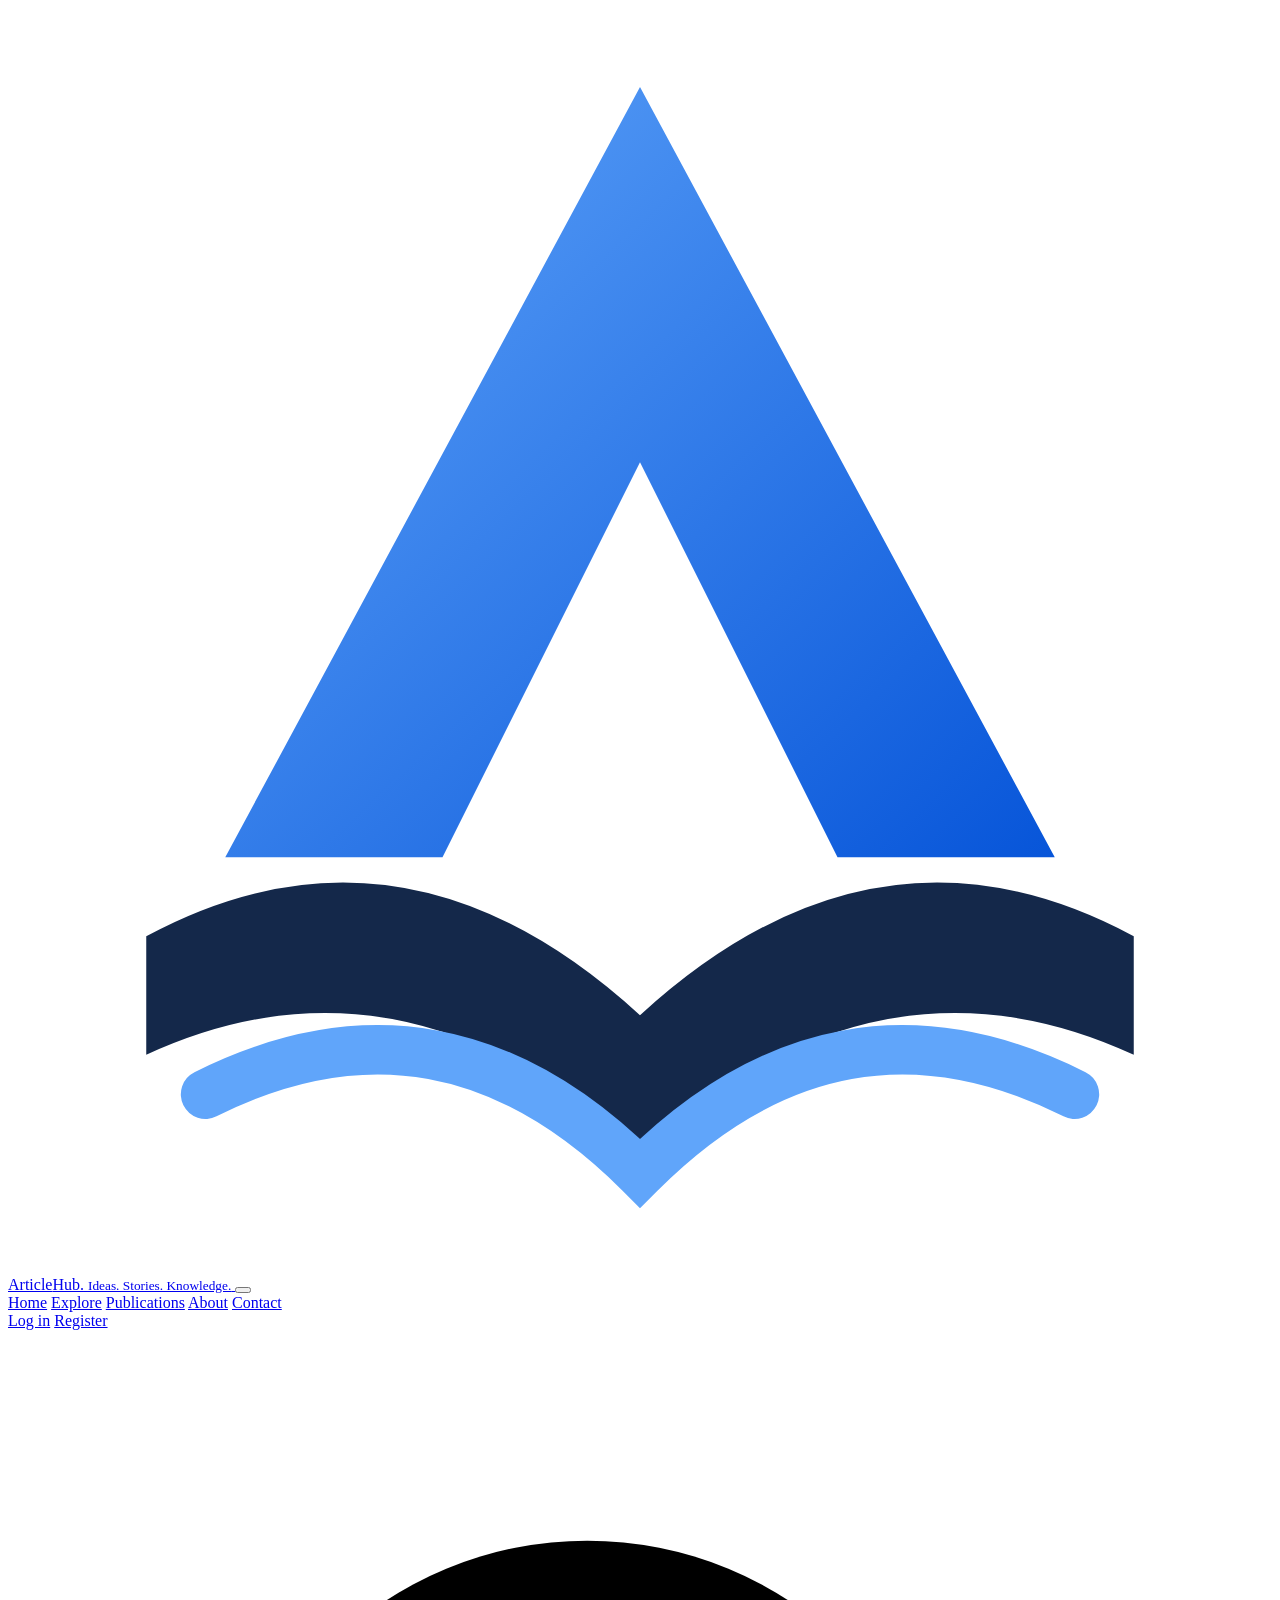
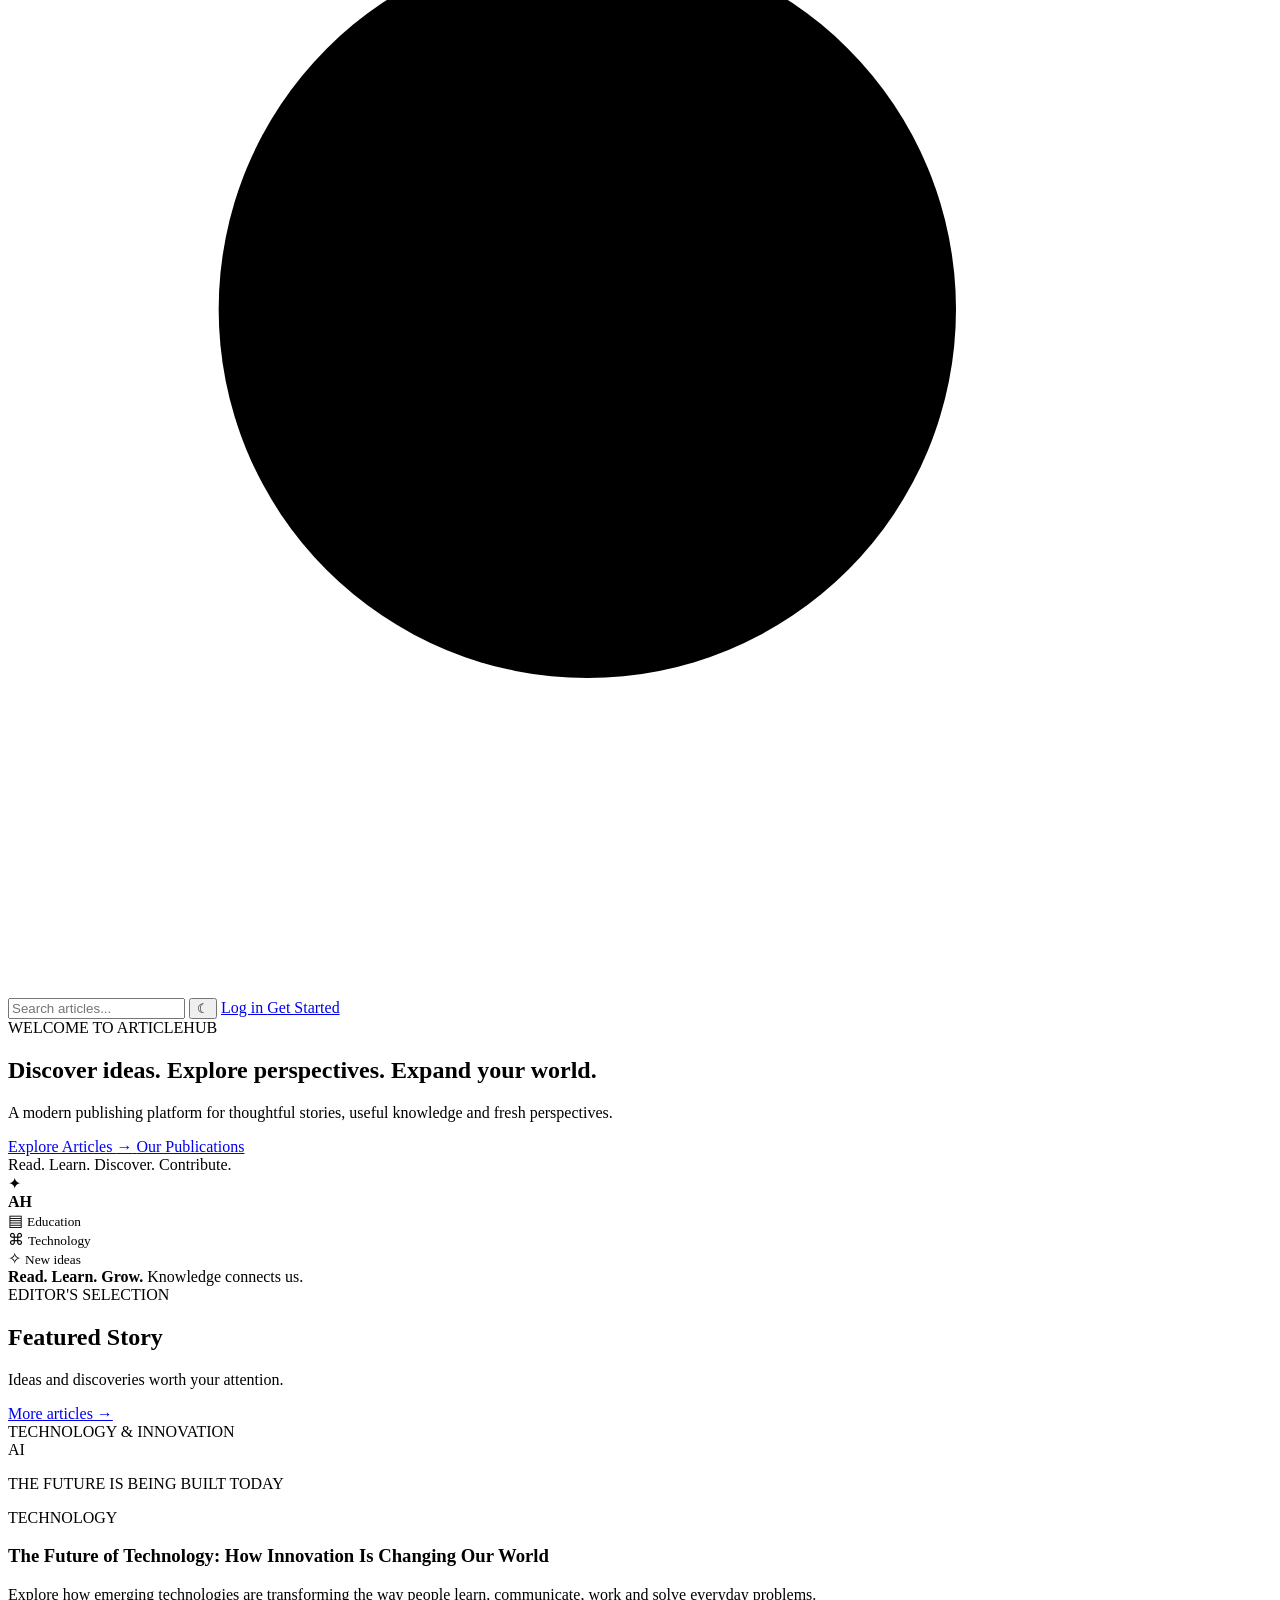
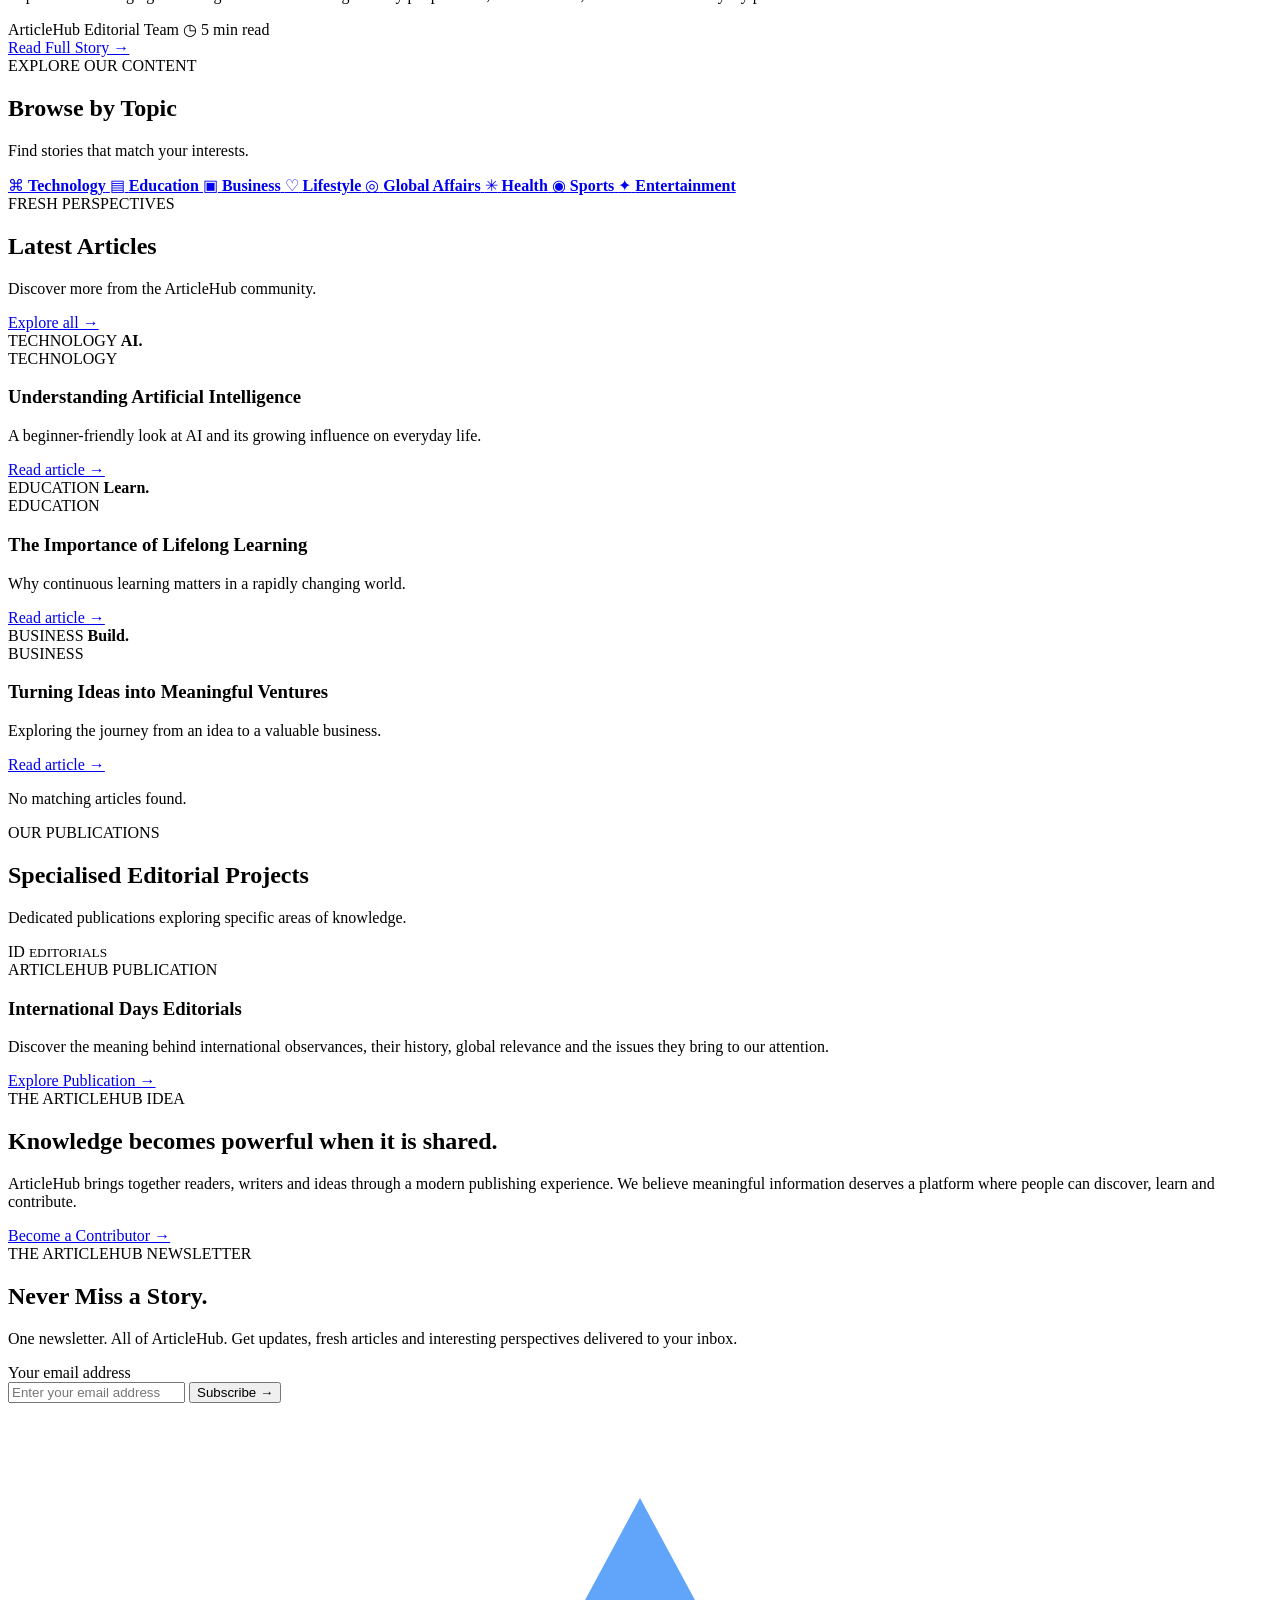
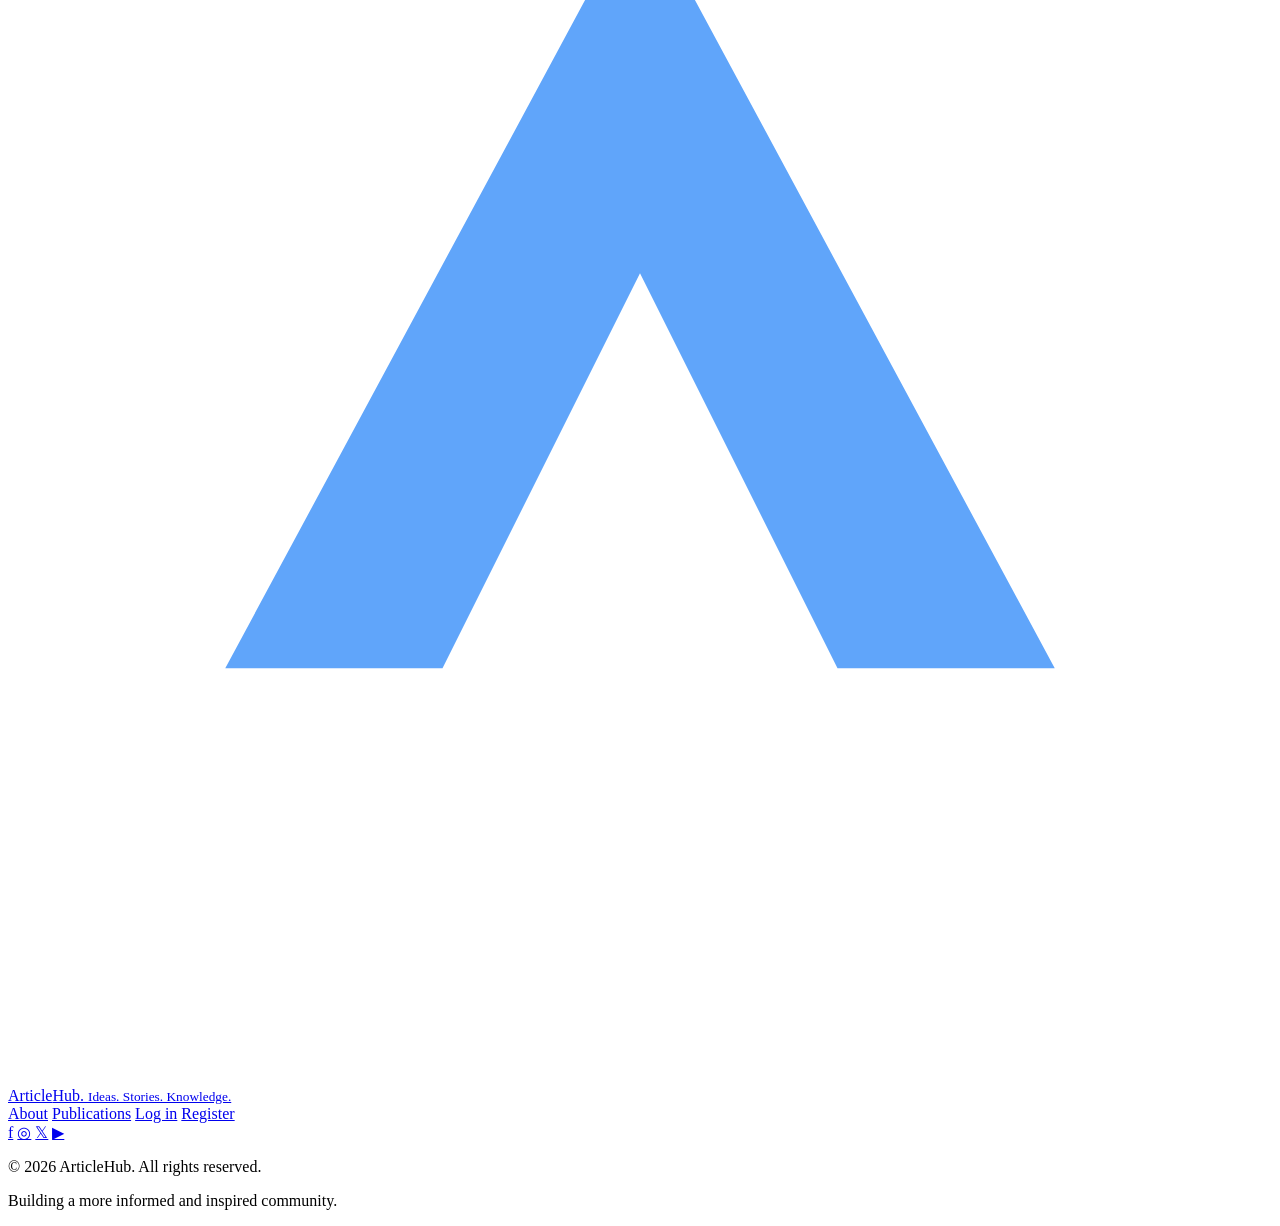
==== index.html @ 4586919f "Add initial HTML structure for ArticleHub" ====
<!DOCTYPE html>
<html lang="en">
<head>
    <meta charset="UTF-8">
    <meta name="viewport" content="width=device-width, initial-scale=1.0">

    <title>ArticleHub | Ideas. Stories. Knowledge.</title>

    <link rel="stylesheet" href="css/style.css">
</head>

<body>

    <!-- HEADER -->
    <header class="header">
        <div class="container header-inner">

            <a href="index.html" class="brand" aria-label="ArticleHub home">
                <svg class="brand-icon" viewBox="0 0 64 64"
                     role="img" aria-label="ArticleHub logo">
                    <defs>
                        <linearGradient id="brandBlue" x1="0" y1="0"
                            x2="1" y2="1">
                            <stop offset="0%" stop-color="#60A5FA"/>
                            <stop offset="100%" stop-color="#0755D9"/>
                        </linearGradient>
                    </defs>

                    <path d="M32 4 L53 43 H42 L32 23 L22 43 H11 Z"
                          fill="url(#brandBlue)"/>
                    <path d="M7 47 Q20 40 32 51 Q44 40 57 47
                             L57 53 Q44 47 32 58 Q20 47 7 53 Z"
                          fill="#14284A"/>
                    <path d="M10 55 Q22 49 32 59 Q42 49 54 55"
                          fill="none" stroke="#60A5FA"
                          stroke-width="2.5" stroke-linecap="round"/>
                </svg>

                <span class="brand-text">
                    Article<span>Hub.</span>
                    <small>Ideas. Stories. Knowledge.</small>
                </span>
            </a>

            <button class="menu-toggle" id="menu-toggle"
                    aria-label="Open navigation"
                    aria-expanded="false">
                <span></span>
                <span></span>
                <span></span>
            </button>

            <nav class="navigation" id="navigation">
                <a href="index.html" class="nav-link active">Home</a>
                <a href="#explore" class="nav-link">Explore</a>
                <a href="#publications" class="nav-link">Publications</a>
                <a href="#about" class="nav-link">About</a>
                <a href="#contact" class="nav-link">Contact</a>

                <div class="mobile-actions">
                    <a href="login.html" class="btn btn-outline">Log in</a>
                    <a href="register.html" class="btn btn-primary">Register</a>
                </div>
            </nav>

            <div class="header-actions">

                <label class="search-box">
                    <svg viewBox="0 0 24 24" aria-hidden="true">
                        <circle cx="11" cy="11" r="7"></circle>
                        <path d="m16 16 4 4"></path>
                    </svg>

                    <input type="search" id="article-search"
                           placeholder="Search articles..."
                           aria-label="Search articles">
                </label>

                <button class="theme-toggle" id="theme-toggle"
                        aria-label="Toggle colour theme">
                    <span id="theme-icon">☾</span>
                </button>

                <a href="login.html" class="btn btn-outline desktop-auth">
                    Log in
                </a>

                <a href="register.html" class="btn btn-primary desktop-auth">
                    Get Started
                </a>

            </div>

        </div>
    </header>


    <main>

        <!-- HERO -->
        <section class="hero">
            <div class="container hero-inner">

                <div class="hero-content">

                    <span class="eyebrow">
                        <span class="status-dot"></span>
                        WELCOME TO ARTICLEHUB
                    </span>

                    <h1>
                        Discover ideas.
                        <span>Explore perspectives.</span>
                        Expand your world.
                    </h1>

                    <p>
                        A modern publishing platform for thoughtful
                        stories, useful knowledge and fresh perspectives.
                    </p>

                    <div class="hero-buttons">
                        <a href="#explore" class="btn btn-primary">
                            Explore Articles <span>→</span>
                        </a>

                        <a href="#publications" class="btn btn-outline">
                            Our Publications
                        </a>
                    </div>

                    <div class="hero-note">
                        <span>Read.</span>
                        <span>Learn.</span>
                        <span>Discover.</span>
                        <span>Contribute.</span>
                    </div>

                </div>


                <div class="hero-art">

                    <div class="art-glow"></div>

                    <div class="art-orbit orbit-one"></div>
                    <div class="art-orbit orbit-two"></div>

                    <div class="art-globe">
                        <span>✦</span>
                        <div class="globe-lines"></div>
                        <strong>AH</strong>
                    </div>

                    <div class="art-book">
                        <div class="book-page left-page"></div>
                        <div class="book-page right-page"></div>
                    </div>

                    <div class="floating-card card-education">
                        <span>▤</span>
                        <small>Education</small>
                    </div>

                    <div class="floating-card card-technology">
                        <span>⌘</span>
                        <small>Technology</small>
                    </div>

                    <div class="floating-card card-ideas">
                        <span>✧</span>
                        <small>New ideas</small>
                    </div>

                    <div class="art-caption">
                        <strong>Read. Learn. Grow.</strong>
                        <span>Knowledge connects us.</span>
                    </div>

                </div>

            </div>
        </section>


        <!-- FEATURED STORY -->
        <section class="section featured-section" id="featured">

            <div class="container">

                <div class="section-heading">
                    <div>
                        <span class="section-label">EDITOR'S SELECTION</span>
                        <h2>Featured Story</h2>
                        <p>Ideas and discoveries worth your attention.</p>
                    </div>

                    <a href="#explore" class="view-link">
                        More articles →
                    </a>
                </div>


                <article class="featured-card">

                    <div class="featured-art">
                        <div class="featured-art-content">
                            <span>TECHNOLOGY & INNOVATION</span>
                            <div class="tech-symbol">AI</div>
                            <p>THE FUTURE IS BEING BUILT TODAY</p>
                        </div>
                    </div>

                    <div class="featured-info">

                        <span class="category">TECHNOLOGY</span>

                        <h3>
                            The Future of Technology:
                            How Innovation Is Changing Our World
                        </h3>

                        <p>
                            Explore how emerging technologies are
                            transforming the way people learn,
                            communicate, work and solve everyday problems.
                        </p>

                        <div class="article-details">
                            <span>ArticleHub Editorial Team</span>
                            <span>◷ 5 min read</span>
                        </div>

                        <a href="post.html" class="btn btn-primary">
                            Read Full Story →
                        </a>

                    </div>

                </article>

            </div>
        </section>


        <!-- EXPLORE CATEGORIES -->
        <section class="section categories-section" id="explore">

            <div class="container">

                <div class="section-heading">
                    <div>
                        <span class="section-label">EXPLORE OUR CONTENT</span>
                        <h2>Browse by Topic</h2>
                        <p>Find stories that match your interests.</p>
                    </div>
                </div>


                <div class="category-grid">

                    <a href="#articles" class="topic-card"
                       data-category="technology">
                        <span class="topic-icon">⌘</span>
                        <strong>Technology</strong>
                    </a>

                    <a href="#articles" class="topic-card"
                       data-category="education">
                        <span class="topic-icon">▤</span>
                        <strong>Education</strong>
                    </a>

                    <a href="#articles" class="topic-card"
                       data-category="business">
                        <span class="topic-icon">▣</span>
                        <strong>Business</strong>
                    </a>

                    <a href="#articles" class="topic-card"
                       data-category="lifestyle">
                        <span class="topic-icon">♡</span>
                        <strong>Lifestyle</strong>
                    </a>

                    <a href="#articles" class="topic-card"
                       data-category="global affairs">
                        <span class="topic-icon">◎</span>
                        <strong>Global Affairs</strong>
                    </a>

                    <a href="#articles" class="topic-card"
                       data-category="health">
                        <span class="topic-icon">✳</span>
                        <strong>Health</strong>
                    </a>

                    <a href="#articles" class="topic-card"
                       data-category="sports">
                        <span class="topic-icon">◉</span>
                        <strong>Sports</strong>
                    </a>

                    <a href="#articles" class="topic-card"
                       data-category="entertainment">
                        <span class="topic-icon">✦</span>
                        <strong>Entertainment</strong>
                    </a>

                </div>

            </div>
        </section>


        <!-- LATEST ARTICLES -->
        <section class="section articles-section" id="articles">

            <div class="container">

                <div class="section-heading">
                    <div>
                        <span class="section-label">FRESH PERSPECTIVES</span>
                        <h2>Latest Articles</h2>
                        <p>Discover more from the ArticleHub community.</p>
                    </div>

                    <a href="#articles" class="view-link">
                        Explore all →
                    </a>
                </div>


                <div class="article-grid">

                    <article class="article-card"
                             data-category="technology">
                        <div class="article-cover cover-tech">
                            <span>TECHNOLOGY</span>
                            <strong>AI.</strong>
                        </div>

                        <div class="article-body">
                            <span class="category">TECHNOLOGY</span>
                            <h3>Understanding Artificial Intelligence</h3>
                            <p>
                                A beginner-friendly look at AI and its
                                growing influence on everyday life.
                            </p>
                            <a href="post.html" class="view-link">
                                Read article →
                            </a>
                        </div>
                    </article>


                    <article class="article-card"
                             data-category="education">
                        <div class="article-cover cover-education">
                            <span>EDUCATION</span>
                            <strong>Learn.</strong>
                        </div>

                        <div class="article-body">
                            <span class="category">EDUCATION</span>
                            <h3>The Importance of Lifelong Learning</h3>
                            <p>
                                Why continuous learning matters in a
                                rapidly changing world.
                            </p>
                            <a href="post.html" class="view-link">
                                Read article →
                            </a>
                        </div>
                    </article>


                    <article class="article-card"
                             data-category="business">
                        <div class="article-cover cover-business">
                            <span>BUSINESS</span>
                            <strong>Build.</strong>
                        </div>

                        <div class="article-body">
                            <span class="category">BUSINESS</span>
                            <h3>Turning Ideas into Meaningful Ventures</h3>
                            <p>
                                Exploring the journey from an idea
                                to a valuable business.
                            </p>
                            <a href="post.html" class="view-link">
                                Read article →
                            </a>
                        </div>
                    </article>

                </div>

                <p class="empty-message" id="empty-message">
                    No matching articles found.
                </p>

            </div>
        </section>


        <!-- PUBLICATIONS -->
        <section class="section publications-section" id="publications">

            <div class="container">

                <div class="section-heading">
                    <div>
                        <span class="section-label">OUR PUBLICATIONS</span>
                        <h2>Specialised Editorial Projects</h2>
                        <p>
                            Dedicated publications exploring specific
                            areas of knowledge.
                        </p>
                    </div>
                </div>


                <article class="publication-card">

                    <div class="publication-mark">
                        <span>ID</span>
                        <small>EDITORIALS</small>
                    </div>

                    <div class="publication-info">
                        <span class="category">ARTICLEHUB PUBLICATION</span>

                        <h3>International Days Editorials</h3>

                        <p>
                            Discover the meaning behind international
                            observances, their history, global relevance
                            and the issues they bring to our attention.
                        </p>

                        <a href="editorials/international-days/index.html"
                           class="btn btn-outline">
                            Explore Publication →
                        </a>
                    </div>

                </article>

            </div>
        </section>


        <!-- ABOUT -->
        <section class="about-section" id="about">
            <div class="container about-inner">

                <span class="section-label">THE ARTICLEHUB IDEA</span>

                <h2>
                    Knowledge becomes powerful
                    <span>when it is shared.</span>
                </h2>

                <p>
                    ArticleHub brings together readers, writers and
                    ideas through a modern publishing experience.
                    We believe meaningful information deserves
                    a platform where people can discover, learn
                    and contribute.
                </p>

                <a href="register.html" class="btn btn-primary">
                    Become a Contributor →
                </a>

            </div>
        </section>


        <!-- NEWSLETTER -->
        <section class="newsletter-section" id="contact">

            <div class="container newsletter-inner">

                <div class="newsletter-copy">
                    <span class="newsletter-label">
                        THE ARTICLEHUB NEWSLETTER
                    </span>

                    <h2>Never Miss a Story.</h2>

                    <p>
                        One newsletter. All of ArticleHub.
                        Get updates, fresh articles and interesting
                        perspectives delivered to your inbox.
                    </p>
                </div>


                <form class="newsletter-form" id="newsletter-form">

                    <label for="newsletter-email">
                        Your email address
                    </label>

                    <div class="newsletter-input">
                        <input
                            type="email"
                            id="newsletter-email"
                            placeholder="Enter your email address"
                            required
                        >

                        <button type="submit" class="btn btn-primary">
                            Subscribe →
                        </button>
                    </div>

                    <p id="newsletter-message" aria-live="polite"></p>

                </form>

            </div>
        </section>

    </main>


    <!-- FOOTER -->
    <footer class="footer">

        <div class="container">

            <div class="footer-main">

                <a href="index.html" class="brand footer-brand">
                    <svg class="brand-icon" viewBox="0 0 64 64"
                         aria-hidden="true">
                        <path d="M32 4 L53 43 H42 L32 23 L22 43 H11 Z"
                              fill="#60A5FA"/>
                        <path d="M7 47 Q20 40 32 51 Q44 40 57 47
                                 L57 53 Q44 47 32 58 Q20 47 7 53 Z"
                              fill="#FFFFFF"/>
                    </svg>

                    <span class="brand-text">
                        Article<span>Hub.</span>
                        <small>Ideas. Stories. Knowledge.</small>
                    </span>
                </a>


                <div class="footer-links">
                    <a href="#about">About</a>
                    <a href="#publications">Publications</a>
                    <a href="login.html">Log in</a>
                    <a href="register.html">Register</a>
                </div>


                <div class="social-links">
                    <a href="#contact" aria-label="Facebook">f</a>
                    <a href="#contact" aria-label="Instagram">◎</a>
                    <a href="#contact" aria-label="X">𝕏</a>
                    <a href="#contact" aria-label="YouTube">▶</a>
                </div>

            </div>


            <div class="footer-bottom">
                <p>
                    © <span id="current-year">2026</span>
                    ArticleHub. All rights reserved.
                </p>

                <p>Building a more informed and inspired community.</p>
            </div>

        </div>
    </footer>


    <script src="js/main.js"></script>

</body>
</html>
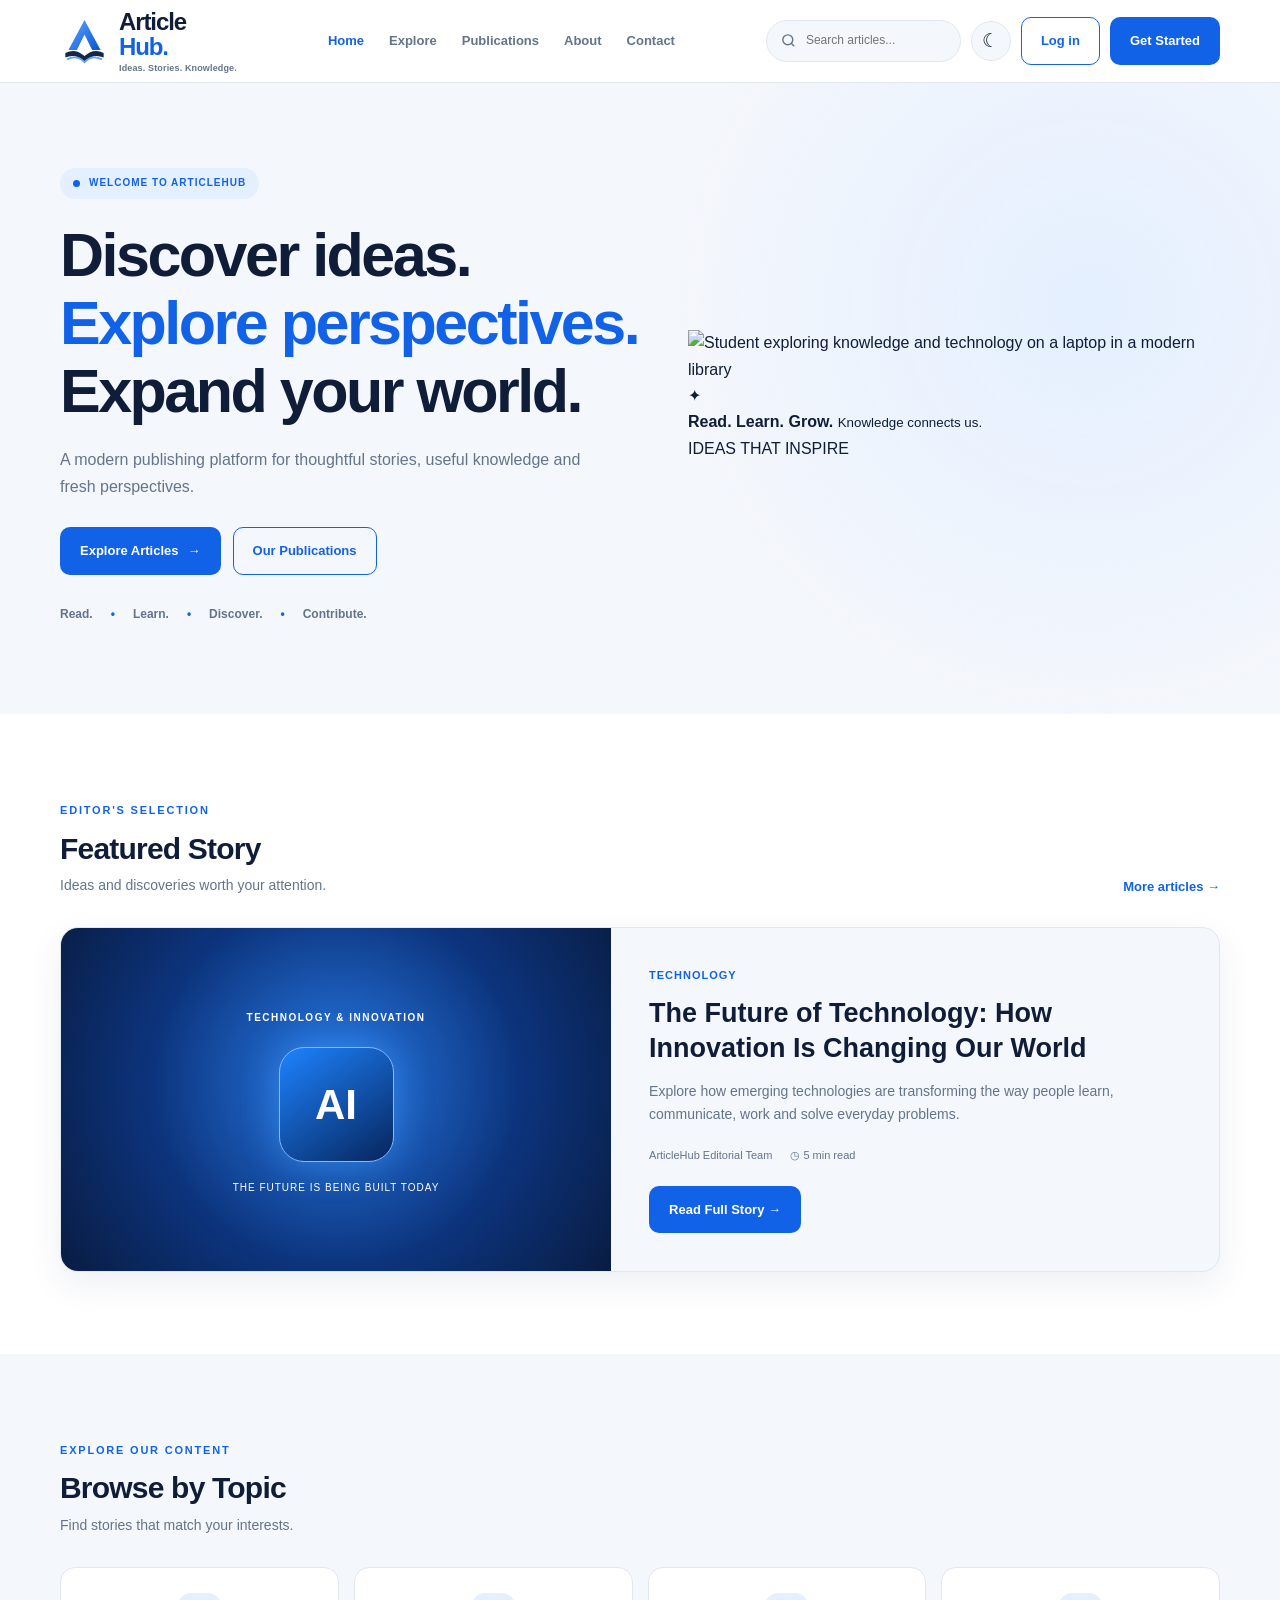
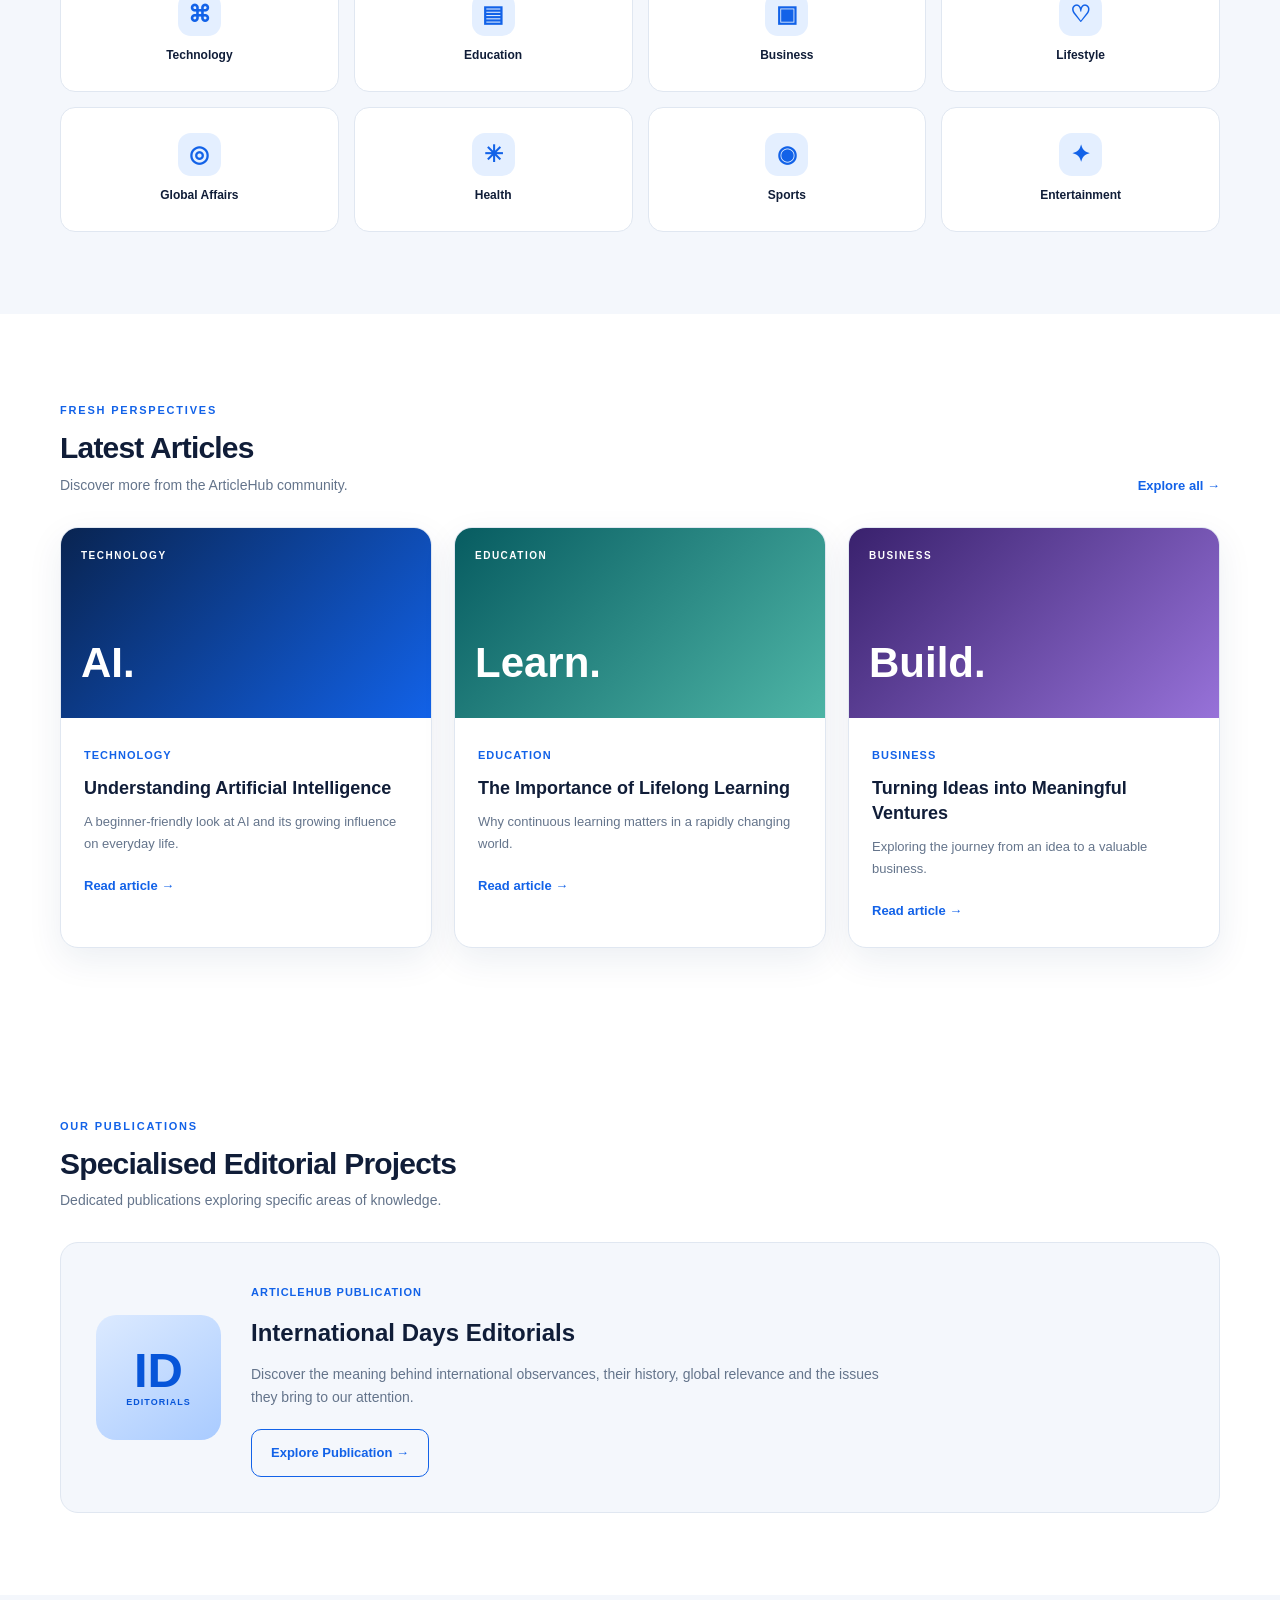
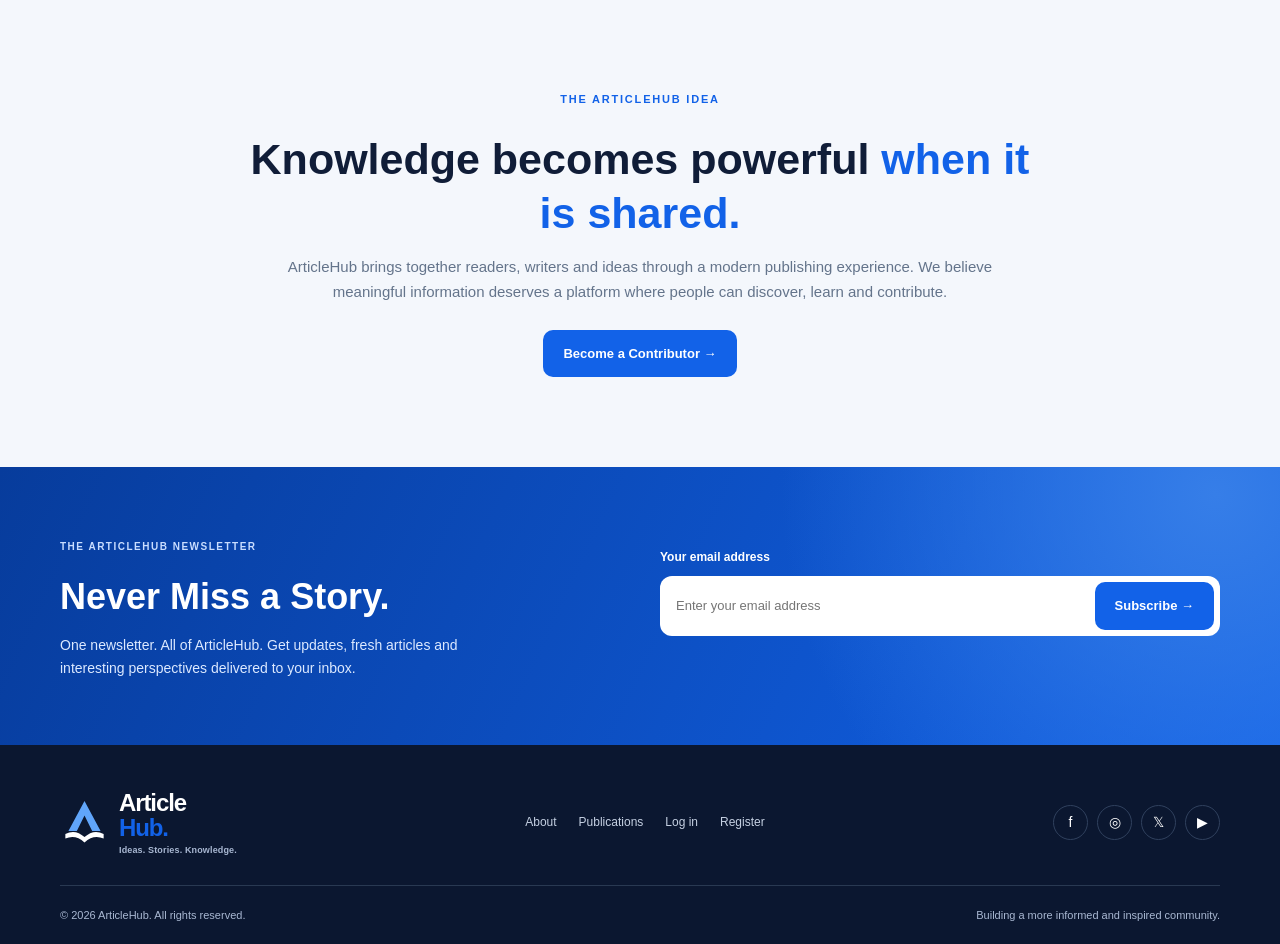
==== commit a9109659: "Update index.html" ====
--- a/index.html
+++ b/index.html
@@ -98,90 +98,74 @@
 
     <main>
 
-        <!-- HERO -->
-        <section class="hero">
-            <div class="container hero-inner">
-
-                <div class="hero-content">
-
-                    <span class="eyebrow">
-                        <span class="status-dot"></span>
-                        WELCOME TO ARTICLEHUB
-                    </span>
-
-                    <h1>
-                        Discover ideas.
-                        <span>Explore perspectives.</span>
-                        Expand your world.
-                    </h1>
-
-                    <p>
-                        A modern publishing platform for thoughtful
-                        stories, useful knowledge and fresh perspectives.
-                    </p>
-
-                    <div class="hero-buttons">
-                        <a href="#explore" class="btn btn-primary">
-                            Explore Articles <span>→</span>
-                        </a>
-
-                        <a href="#publications" class="btn btn-outline">
-                            Our Publications
-                        </a>
-                    </div>
-
-                    <div class="hero-note">
-                        <span>Read.</span>
-                        <span>Learn.</span>
-                        <span>Discover.</span>
-                        <span>Contribute.</span>
-                    </div>
-
-                </div>
-
-
-                <div class="hero-art">
-
-                    <div class="art-glow"></div>
-
-                    <div class="art-orbit orbit-one"></div>
-                    <div class="art-orbit orbit-two"></div>
-
-                    <div class="art-globe">
-                        <span>✦</span>
-                        <div class="globe-lines"></div>
-                        <strong>AH</strong>
-                    </div>
-
-                    <div class="art-book">
-                        <div class="book-page left-page"></div>
-                        <div class="book-page right-page"></div>
-                    </div>
-
-                    <div class="floating-card card-education">
-                        <span>▤</span>
-                        <small>Education</small>
-                    </div>
-
-                    <div class="floating-card card-technology">
-                        <span>⌘</span>
-                        <small>Technology</small>
-                    </div>
-
-                    <div class="floating-card card-ideas">
-                        <span>✧</span>
-                        <small>New ideas</small>
-                    </div>
-
-                    <div class="art-caption">
-                        <strong>Read. Learn. Grow.</strong>
-                        <span>Knowledge connects us.</span>
-                    </div>
-
-                </div>
-
-            </div>
-        </section>
+<!-- HERO -->
+<section class="hero">
+    <div class="container hero-inner">
+
+        <div class="hero-content">
+
+            <span class="eyebrow">
+                <span class="status-dot"></span>
+                WELCOME TO ARTICLEHUB
+            </span>
+
+            <h1>
+                Discover ideas.
+                <span>Explore perspectives.</span>
+                Expand your world.
+            </h1>
+
+            <p>
+                A modern publishing platform for thoughtful
+                stories, useful knowledge and fresh perspectives.
+            </p>
+
+            <div class="hero-buttons">
+                <a href="#explore" class="btn btn-primary">
+                    Explore Articles <span>→</span>
+                </a>
+
+                <a href="#publications" class="btn btn-outline">
+                    Our Publications
+                </a>
+            </div>
+
+            <div class="hero-note">
+                <span>Read.</span>
+                <span>Learn.</span>
+                <span>Discover.</span>
+                <span>Contribute.</span>
+            </div>
+
+        </div>
+
+        <!-- HERO PHOTOGRAPH -->
+        <div class="hero-visual">
+            <img
+                src="assets/images/homepage-hero.jpg"
+                alt="Student exploring knowledge and technology on a laptop in a modern library"
+                class="hero-photo"
+            >
+
+            <div class="hero-photo-overlay"></div>
+
+            <div class="hero-image-caption">
+                <span class="caption-icon">✦</span>
+                <div>
+                    <strong>Read. Learn. Grow.</strong>
+                    <small>Knowledge connects us.</small>
+                </div>
+            </div>
+
+            <div class="hero-image-label">
+                <span class="label-dot"></span>
+                IDEAS THAT INSPIRE
+            </div>
+
+        </div>
+
+    </div>
+</section>
 
 
         <!-- FEATURED STORY -->
--- a/css/style.css
+++ b/css/style.css
@@ -0,0 +1,1482 @@
+
+/* ==========================================
+   ARTICLEHUB BRAND SYSTEM
+   ========================================== */
+
+:root {
+    color-scheme: light;
+
+    --bg: #ffffff;
+    --surface: #f4f7fc;
+    --surface-strong: #eaf1ff;
+
+    --text: #101d38;
+    --muted: #64748b;
+
+    --primary: #1262e8;
+    --primary-dark: #0849bd;
+    --primary-soft: #e4efff;
+
+    --border: #e0e7f1;
+
+    --header-bg: rgba(255,255,255,.94);
+
+    --footer-bg: #0b1730;
+    --footer-text: #eaf1ff;
+
+    --shadow: 0 12px 35px rgba(18, 50, 100, .08);
+
+    --radius: 18px;
+}
+
+@media (prefers-color-scheme: dark) {
+    :root {
+        color-scheme: dark;
+
+        --bg: #0b1220;
+        --surface: #121e31;
+        --surface-strong: #1b2d49;
+
+        --text: #f1f5fb;
+        --muted: #a3b1c5;
+
+        --primary: #65a0ff;
+        --primary-dark: #3e82ee;
+        --primary-soft: #1b3152;
+
+        --border: #293950;
+
+        --header-bg: rgba(11,18,32,.95);
+
+        --footer-bg: #070d19;
+        --footer-text: #eaf1ff;
+
+        --shadow: 0 12px 35px rgba(0,0,0,.25);
+    }
+}
+
+/* Manual theme override */
+
+html[data-theme="light"] {
+    color-scheme: light;
+
+    --bg: #ffffff;
+    --surface: #f4f7fc;
+    --surface-strong: #eaf1ff;
+    --text: #101d38;
+    --muted: #64748b;
+    --primary: #1262e8;
+    --primary-dark: #0849bd;
+    --primary-soft: #e4efff;
+    --border: #e0e7f1;
+    --header-bg: rgba(255,255,255,.94);
+    --footer-bg: #0b1730;
+    --footer-text: #eaf1ff;
+    --shadow: 0 12px 35px rgba(18,50,100,.08);
+}
+
+html[data-theme="dark"] {
+    color-scheme: dark;
+
+    --bg: #0b1220;
+    --surface: #121e31;
+    --surface-strong: #1b2d49;
+    --text: #f1f5fb;
+    --muted: #a3b1c5;
+    --primary: #65a0ff;
+    --primary-dark: #3e82ee;
+    --primary-soft: #1b3152;
+    --border: #293950;
+    --header-bg: rgba(11,18,32,.95);
+    --footer-bg: #070d19;
+    --footer-text: #eaf1ff;
+    --shadow: 0 12px 35px rgba(0,0,0,.25);
+}
+
+
+/* ==========================================
+   RESET AND GLOBAL STYLES
+   ========================================== */
+
+* {
+    margin: 0;
+    padding: 0;
+    box-sizing: border-box;
+}
+
+html {
+    scroll-behavior: smooth;
+    scroll-padding-top: 100px;
+}
+
+body {
+    font-family:
+        Inter,
+        "Segoe UI",
+        Arial,
+        sans-serif;
+
+    background: var(--bg);
+    color: var(--text);
+
+    line-height: 1.65;
+    overflow-x: hidden;
+
+    transition: background .25s, color .25s;
+}
+
+a {
+    color: inherit;
+    text-decoration: none;
+}
+
+button,
+input {
+    font: inherit;
+}
+
+button {
+    cursor: pointer;
+}
+
+.container {
+    width: min(1160px, 91%);
+    margin-inline: auto;
+}
+
+.section {
+    padding: 82px 0;
+}
+
+.section-label {
+    display: inline-block;
+    color: var(--primary);
+
+    font-size: 11px;
+    font-weight: 800;
+    letter-spacing: 1.8px;
+
+    margin-bottom: 10px;
+}
+
+.category {
+    display: inline-block;
+    color: var(--primary);
+
+    font-size: 11px;
+    font-weight: 800;
+    letter-spacing: 1px;
+
+    margin-bottom: 12px;
+}
+
+
+/* ==========================================
+   BRAND AND HEADER
+   ========================================== */
+
+.header {
+    position: sticky;
+    top: 0;
+    z-index: 1000;
+
+    background: var(--header-bg);
+    backdrop-filter: blur(16px);
+
+    border-bottom: 1px solid var(--border);
+}
+
+.header-inner {
+    min-height: 82px;
+
+    display: flex;
+    align-items: center;
+    justify-content: space-between;
+    gap: 25px;
+}
+
+.brand {
+    display: inline-flex;
+    align-items: center;
+    gap: 10px;
+    flex-shrink: 0;
+}
+
+.brand-icon {
+    width: 49px;
+    height: 49px;
+}
+
+.brand-text {
+    display: flex;
+    flex-direction: column;
+
+    font-size: 24px;
+    font-weight: 850;
+    line-height: 1.05;
+    letter-spacing: -1.1px;
+}
+
+.brand-text > span {
+    display: inline;
+    color: var(--primary);
+}
+
+.brand-text small {
+    color: var(--muted);
+    font-size: 9px;
+    font-weight: 600;
+    letter-spacing: .15px;
+    margin-top: 5px;
+}
+
+.navigation {
+    display: flex;
+    align-items: center;
+    gap: 25px;
+}
+
+.nav-link {
+    color: var(--muted);
+    font-size: 13px;
+    font-weight: 650;
+
+    transition: color .2s;
+}
+
+.nav-link:hover,
+.nav-link.active {
+    color: var(--primary);
+}
+
+.header-actions {
+    display: flex;
+    align-items: center;
+    gap: 10px;
+}
+
+.search-box {
+    display: flex;
+    align-items: center;
+    gap: 9px;
+
+    padding: 10px 13px;
+
+    background: var(--surface);
+    border: 1px solid var(--border);
+    border-radius: 30px;
+
+    width: 195px;
+}
+
+.search-box svg {
+    width: 17px;
+    height: 17px;
+
+    fill: none;
+    stroke: var(--muted);
+    stroke-width: 2;
+    flex-shrink: 0;
+}
+
+.search-box input {
+    width: 100%;
+    min-width: 0;
+
+    border: none;
+    outline: none;
+
+    background: transparent;
+    color: var(--text);
+    font-size: 12px;
+}
+
+.theme-toggle {
+    width: 40px;
+    height: 40px;
+
+    border: 1px solid var(--border);
+    border-radius: 50%;
+
+    background: var(--surface);
+    color: var(--text);
+
+    font-size: 19px;
+}
+
+.menu-toggle {
+    display: none;
+
+    width: 42px;
+    height: 42px;
+
+    border: 1px solid var(--border);
+    border-radius: 10px;
+
+    background: var(--surface);
+}
+
+.menu-toggle span {
+    display: block;
+
+    width: 19px;
+    height: 2px;
+
+    margin: 4px auto;
+
+    background: var(--text);
+    border-radius: 5px;
+}
+
+.mobile-actions {
+    display: none;
+}
+
+
+/* ==========================================
+   BUTTONS
+   ========================================== */
+
+.btn {
+    display: inline-flex;
+    align-items: center;
+    justify-content: center;
+    gap: 9px;
+
+    padding: 12px 19px;
+
+    border: 1px solid transparent;
+    border-radius: 10px;
+
+    font-size: 13px;
+    font-weight: 750;
+
+    transition:
+        transform .2s,
+        background .2s,
+        border-color .2s;
+}
+
+.btn:hover {
+    transform: translateY(-2px);
+}
+
+.btn-primary {
+    background: var(--primary);
+    color: #ffffff;
+}
+
+.btn-primary:hover {
+    background: var(--primary-dark);
+}
+
+.btn-outline {
+    background: transparent;
+    color: var(--primary);
+    border-color: var(--primary);
+}
+
+.btn-outline:hover {
+    background: var(--primary-soft);
+}
+
+
+/* ==========================================
+   HERO
+   ========================================== */
+
+.hero {
+    position: relative;
+    overflow: hidden;
+
+    padding: 85px 0 90px;
+
+    background:
+        radial-gradient(
+            circle at 85% 35%,
+            var(--primary-soft),
+            transparent 36%
+        ),
+        var(--surface);
+}
+
+.hero-inner {
+    display: grid;
+    grid-template-columns: 1.05fr .95fr;
+
+    align-items: center;
+    gap: 40px;
+}
+
+.hero-content {
+    position: relative;
+    z-index: 2;
+}
+
+.eyebrow {
+    display: inline-flex;
+    align-items: center;
+    gap: 9px;
+
+    padding: 7px 13px;
+
+    background: var(--primary-soft);
+    color: var(--primary);
+
+    border-radius: 30px;
+
+    font-size: 10px;
+    font-weight: 800;
+    letter-spacing: 1px;
+}
+
+.status-dot {
+    width: 7px;
+    height: 7px;
+
+    background: var(--primary);
+    border-radius: 50%;
+}
+
+.hero h1 {
+    margin: 22px 0;
+
+    max-width: 650px;
+
+    font-size: clamp(38px, 5vw, 61px);
+    line-height: 1.12;
+
+    letter-spacing: -2.5px;
+    font-weight: 850;
+}
+
+.hero h1 span {
+    display: block;
+    color: var(--primary);
+}
+
+.hero-content > p {
+    max-width: 530px;
+
+    color: var(--muted);
+    font-size: 16px;
+
+    margin-bottom: 27px;
+}
+
+.hero-buttons {
+    display: flex;
+    flex-wrap: wrap;
+    gap: 12px;
+}
+
+.hero-note {
+    display: flex;
+    flex-wrap: wrap;
+    gap: 18px;
+
+    margin-top: 30px;
+
+    color: var(--muted);
+    font-size: 12px;
+    font-weight: 650;
+}
+
+.hero-note span:not(:last-child)::after {
+    content: "•";
+    margin-left: 18px;
+    color: var(--primary);
+}
+
+
+/* ==========================================
+   HERO ILLUSTRATION
+   ========================================== */
+
+.hero-art {
+    position: relative;
+
+    min-height: 380px;
+
+    display: flex;
+    align-items: center;
+    justify-content: center;
+}
+
+.art-glow {
+    position: absolute;
+
+    width: 290px;
+    height: 290px;
+
+    background: var(--primary);
+    opacity: .12;
+
+    border-radius: 50%;
+    filter: blur(45px);
+}
+
+.art-globe {
+    position: relative;
+    z-index: 2;
+
+    width: 190px;
+    height: 190px;
+
+    display: grid;
+    place-items: center;
+
+    border: 2px solid #75aaff;
+    border-radius: 50%;
+
+    background:
+        radial-gradient(circle at 35% 25%,
+            #a9d0ff,
+            #2876e7 45%,
+            #0d347f 100%);
+
+    box-shadow:
+        0 0 45px rgba(18, 98, 232, .4),
+        inset -18px -15px 30px rgba(0,0,0,.25);
+}
+
+.art-globe strong {
+    color: white;
+    font-size: 48px;
+    font-weight: 900;
+    letter-spacing: -5px;
+}
+
+.art-globe > span {
+    position: absolute;
+    top: 23px;
+    right: 34px;
+    color: white;
+    font-size: 22px;
+}
+
+.globe-lines {
+    position: absolute;
+    inset: 10px 40px;
+
+    border-left: 1px solid rgba(255,255,255,.4);
+    border-right: 1px solid rgba(255,255,255,.4);
+
+    border-radius: 50%;
+}
+
+.art-orbit {
+    position: absolute;
+
+    width: 330px;
+    height: 120px;
+
+    border: 1px solid rgba(55,130,245,.55);
+    border-radius: 50%;
+}
+
+.orbit-one {
+    transform: rotate(-25deg);
+}
+
+.orbit-two {
+    transform: rotate(35deg);
+}
+
+.art-book {
+    position: absolute;
+    z-index: 3;
+
+    width: 255px;
+    height: 70px;
+
+    bottom: 48px;
+
+    display: flex;
+    align-items: flex-end;
+}
+
+.book-page {
+    width: 50%;
+    height: 54px;
+
+    background: linear-gradient(160deg, #ffffff, #c8dcfa);
+    border: 1px solid #9dbce8;
+
+    box-shadow: 0 12px 18px rgba(0,0,0,.12);
+}
+
+.left-page {
+    border-radius: 8px 0 3px 8px;
+    transform: skewY(7deg);
+}
+
+.right-page {
+    border-radius: 0 8px 8px 3px;
+    transform: skewY(-7deg);
+}
+
+.floating-card {
+    position: absolute;
+    z-index: 4;
+
+    display: flex;
+    align-items: center;
+    gap: 9px;
+
+    padding: 12px 15px;
+
+    background: var(--bg);
+    border: 1px solid var(--border);
+    border-radius: 12px;
+
+    box-shadow: var(--shadow);
+}
+
+.floating-card span {
+    color: var(--primary);
+    font-size: 20px;
+}
+
+.floating-card small {
+    font-size: 11px;
+    font-weight: 750;
+}
+
+.card-education {
+    top: 25px;
+    left: 5px;
+}
+
+.card-technology {
+    top: 60px;
+    right: 0;
+}
+
+.card-ideas {
+    bottom: 30px;
+    right: 15px;
+}
+
+.art-caption {
+    position: absolute;
+    bottom: 0;
+    left: 10px;
+
+    display: flex;
+    flex-direction: column;
+}
+
+.art-caption strong {
+    font-size: 13px;
+}
+
+.art-caption span {
+    font-size: 11px;
+    color: var(--muted);
+}
+
+
+/* ==========================================
+   SECTION HEADINGS
+   ========================================== */
+
+.section-heading {
+    display: flex;
+    justify-content: space-between;
+    align-items: flex-end;
+    gap: 20px;
+
+    margin-bottom: 30px;
+}
+
+.section-heading h2 {
+    font-size: 30px;
+    line-height: 1.25;
+    letter-spacing: -.8px;
+}
+
+.section-heading p {
+    color: var(--muted);
+    font-size: 14px;
+    margin-top: 7px;
+}
+
+.view-link {
+    color: var(--primary);
+    font-size: 13px;
+    font-weight: 750;
+}
+
+.view-link:hover {
+    text-decoration: underline;
+}
+
+
+/* ==========================================
+   FEATURED STORY
+   ========================================== */
+
+.featured-card {
+    display: grid;
+    grid-template-columns: .95fr 1.05fr;
+
+    overflow: hidden;
+
+    border: 1px solid var(--border);
+    border-radius: var(--radius);
+
+    background: var(--surface);
+    box-shadow: var(--shadow);
+}
+
+.featured-art {
+    min-height: 300px;
+
+    display: grid;
+    place-items: center;
+
+    background:
+        radial-gradient(circle at 50% 45%,
+            #287ce9,
+            #0c347d 55%,
+            #091c42);
+}
+
+.featured-art-content {
+    text-align: center;
+    color: white;
+}
+
+.featured-art-content > span {
+    font-size: 10px;
+    font-weight: 800;
+    letter-spacing: 1.5px;
+}
+
+.tech-symbol {
+    width: 115px;
+    height: 115px;
+
+    display: grid;
+    place-items: center;
+
+    margin: 18px auto;
+
+    border: 1px solid #83baff;
+    border-radius: 25px;
+
+    background: linear-gradient(145deg,#1e83ff,#06255c);
+
+    color: white;
+    font-size: 42px;
+    font-weight: 900;
+
+    box-shadow: 0 0 35px rgba(68,157,255,.5);
+}
+
+.featured-art-content p {
+    font-size: 10px;
+    letter-spacing: 1px;
+}
+
+.featured-info {
+    padding: 38px;
+
+    display: flex;
+    flex-direction: column;
+    align-items: flex-start;
+}
+
+.featured-info h3 {
+    font-size: 27px;
+    line-height: 1.3;
+
+    margin-bottom: 13px;
+}
+
+.featured-info > p {
+    color: var(--muted);
+    font-size: 14px;
+
+    margin-bottom: 20px;
+}
+
+.article-details {
+    display: flex;
+    flex-wrap: wrap;
+    gap: 18px;
+
+    color: var(--muted);
+    font-size: 11px;
+
+    margin-top: auto;
+    margin-bottom: 22px;
+}
+
+
+/* ==========================================
+   CATEGORIES
+   ========================================== */
+
+.categories-section {
+    background: var(--surface);
+}
+
+.category-grid {
+    display: grid;
+    grid-template-columns: repeat(4, 1fr);
+    gap: 15px;
+}
+
+.topic-card {
+    min-height: 125px;
+
+    display: flex;
+    flex-direction: column;
+    align-items: center;
+    justify-content: center;
+    gap: 10px;
+
+    background: var(--bg);
+    border: 1px solid var(--border);
+    border-radius: 15px;
+
+    transition: .2s;
+}
+
+.topic-card:hover,
+.topic-card.selected {
+    border-color: var(--primary);
+    background: var(--primary-soft);
+    transform: translateY(-4px);
+}
+
+.topic-icon {
+    width: 43px;
+    height: 43px;
+
+    display: grid;
+    place-items: center;
+
+    border-radius: 13px;
+
+    background: var(--primary-soft);
+    color: var(--primary);
+
+    font-size: 23px;
+    font-weight: 800;
+}
+
+.topic-card strong {
+    font-size: 12px;
+}
+
+
+/* ==========================================
+   ARTICLE CARDS
+   ========================================== */
+
+.article-grid {
+    display: grid;
+    grid-template-columns: repeat(3, 1fr);
+    gap: 22px;
+}
+
+.article-card {
+    overflow: hidden;
+
+    background: var(--bg);
+    border: 1px solid var(--border);
+    border-radius: var(--radius);
+
+    box-shadow: var(--shadow);
+
+    transition: transform .2s;
+}
+
+.article-card:hover {
+    transform: translateY(-5px);
+}
+
+.article-card.hidden {
+    display: none;
+}
+
+.article-cover {
+    height: 190px;
+
+    display: flex;
+    flex-direction: column;
+    justify-content: space-between;
+
+    padding: 20px;
+    color: white;
+}
+
+.article-cover span {
+    font-size: 10px;
+    font-weight: 800;
+    letter-spacing: 1.5px;
+}
+
+.article-cover strong {
+    font-size: 42px;
+    font-weight: 900;
+}
+
+.cover-tech {
+    background: linear-gradient(135deg,#092451,#1262e8);
+}
+
+.cover-education {
+    background: linear-gradient(135deg,#075c61,#4eb5a6);
+}
+
+.cover-business {
+    background: linear-gradient(135deg,#39216d,#9772d9);
+}
+
+.article-body {
+    padding: 23px;
+}
+
+.article-body h3 {
+    font-size: 18px;
+    line-height: 1.4;
+    margin-bottom: 10px;
+}
+
+.article-body p {
+    color: var(--muted);
+    font-size: 13px;
+    margin-bottom: 18px;
+}
+
+.empty-message {
+    display: none;
+    color: var(--muted);
+    padding: 25px 0;
+    text-align: center;
+}
+
+.empty-message.show {
+    display: block;
+}
+
+
+/* ==========================================
+   PUBLICATIONS
+   ========================================== */
+
+.publication-card {
+    display: flex;
+    align-items: center;
+    gap: 30px;
+
+    padding: 35px;
+
+    background: var(--surface);
+    border: 1px solid var(--border);
+    border-radius: var(--radius);
+}
+
+.publication-mark {
+    width: 125px;
+    height: 125px;
+
+    flex-shrink: 0;
+
+    display: flex;
+    flex-direction: column;
+    justify-content: center;
+    align-items: center;
+
+    border-radius: 20px;
+
+    background: linear-gradient(145deg,#dceaff,#a9cbff);
+    color: #0755d9;
+}
+
+.publication-mark span {
+    font-size: 49px;
+    font-weight: 900;
+    line-height: 1;
+}
+
+.publication-mark small {
+    font-size: 9px;
+    font-weight: 850;
+    letter-spacing: 1px;
+}
+
+.publication-info h3 {
+    font-size: 24px;
+    margin-bottom: 10px;
+}
+
+.publication-info p {
+    color: var(--muted);
+    font-size: 14px;
+
+    max-width: 650px;
+    margin-bottom: 20px;
+}
+
+
+/* ==========================================
+   ABOUT
+   ========================================== */
+
+.about-section {
+    padding: 90px 0;
+    background: var(--surface);
+}
+
+.about-inner {
+    max-width: 780px;
+    text-align: center;
+}
+
+.about-inner h2 {
+    font-size: clamp(30px,4vw,43px);
+    line-height: 1.25;
+
+    margin: 15px 0;
+}
+
+.about-inner h2 span {
+    color: var(--primary);
+}
+
+.about-inner p {
+    color: var(--muted);
+    font-size: 15px;
+
+    margin-bottom: 25px;
+}
+
+
+/* ==========================================
+   NEWSLETTER
+   ========================================== */
+
+.newsletter-section {
+    padding: 65px 0;
+
+    background:
+        radial-gradient(circle at 95% 10%,
+            #367ee8,
+            transparent 35%),
+        linear-gradient(115deg,#073c9c,#1262e8);
+
+    color: white;
+}
+
+.newsletter-inner {
+    display: grid;
+    grid-template-columns: 1fr 1fr;
+    align-items: center;
+    gap: 40px;
+}
+
+.newsletter-label {
+    color: #c9ddff;
+
+    font-size: 10px;
+    font-weight: 800;
+    letter-spacing: 1.5px;
+}
+
+.newsletter-copy h2 {
+    font-size: 36px;
+    margin: 8px 0;
+}
+
+.newsletter-copy p {
+    max-width: 450px;
+    color: #dce9ff;
+    font-size: 14px;
+}
+
+.newsletter-form label {
+    display: block;
+    margin-bottom: 9px;
+
+    font-size: 12px;
+    font-weight: 700;
+}
+
+.newsletter-input {
+    display: flex;
+    gap: 8px;
+
+    padding: 6px;
+
+    border-radius: 12px;
+    background: white;
+}
+
+.newsletter-input input {
+    flex: 1;
+    min-width: 0;
+
+    padding: 10px;
+
+    border: none;
+    outline: none;
+
+    color: #172033;
+    background: transparent;
+    font-size: 13px;
+}
+
+.newsletter-input .btn {
+    flex-shrink: 0;
+}
+
+.newsletter-form > p {
+    min-height: 20px;
+    margin-top: 9px;
+
+    color: #ffffff;
+    font-size: 12px;
+}
+
+
+/* ==========================================
+   FOOTER
+   ========================================== */
+
+.footer {
+    padding: 45px 0 20px;
+
+    background: var(--footer-bg);
+    color: var(--footer-text);
+}
+
+.footer-main {
+    display: flex;
+    align-items: center;
+    justify-content: space-between;
+    gap: 25px;
+
+    padding-bottom: 30px;
+}
+
+.footer-brand .brand-text {
+    color: white;
+}
+
+.footer-brand .brand-text small {
+    color: #a9b8d2;
+}
+
+.footer-links {
+    display: flex;
+    flex-wrap: wrap;
+    gap: 22px;
+}
+
+.footer-links a {
+    color: #c5d0e2;
+    font-size: 12px;
+}
+
+.footer-links a:hover {
+    color: #70aaff;
+}
+
+.social-links {
+    display: flex;
+    gap: 9px;
+}
+
+.social-links a {
+    width: 35px;
+    height: 35px;
+
+    display: grid;
+    place-items: center;
+
+    border: 1px solid #30415e;
+    border-radius: 50%;
+
+    color: white;
+    font-size: 14px;
+}
+
+.social-links a:hover {
+    background: var(--primary);
+}
+
+.footer-bottom {
+    display: flex;
+    justify-content: space-between;
+    gap: 20px;
+
+    padding-top: 20px;
+
+    border-top: 1px solid #293952;
+
+    color: #a9b8d2;
+    font-size: 11px;
+}
+
+
+/* ==========================================
+   TABLET RESPONSIVENESS
+   ========================================== */
+
+@media (max-width: 1000px) {
+
+    .header-inner {
+        gap: 15px;
+    }
+
+    .navigation {
+        gap: 14px;
+    }
+
+    .search-box {
+        width: 155px;
+    }
+
+    .hero-inner {
+        gap: 20px;
+    }
+
+    .hero h1 {
+        font-size: 46px;
+    }
+
+    .footer-main {
+        flex-wrap: wrap;
+    }
+}
+
+/* ==========================================
+   MOBILE RESPONSIVENESS
+   ========================================== */
+
+@media (max-width: 760px) {
+
+    .header-inner {
+        min-height: 72px;
+    }
+
+    .brand-icon {
+        width: 42px;
+        height: 42px;
+    }
+
+    .brand-text {
+        font-size: 20px;
+    }
+
+    .menu-toggle {
+        display: block;
+        order: 3;
+    }
+
+    .header-actions {
+        margin-left: auto;
+    }
+
+    .search-box {
+        width: 42px;
+        padding: 10px;
+    }
+
+    .search-box input {
+        display: none;
+    }
+
+    .search-box:focus-within {
+        width: 160px;
+    }
+
+    .search-box:focus-within input {
+        display: block;
+    }
+
+    .desktop-auth {
+        display: none;
+    }
+
+    .navigation {
+        position: absolute;
+        top: 100%;
+        left: 0;
+        right: 0;
+
+        display: none;
+        flex-direction: column;
+        align-items: stretch;
+
+        padding: 20px 5%;
+
+        background: var(--bg);
+        border-bottom: 1px solid var(--border);
+        box-shadow: var(--shadow);
+    }
+
+    .navigation.open {
+        display: flex;
+    }
+
+    .nav-link {
+        padding: 9px 0;
+    }
+
+    .mobile-actions {
+        display: flex;
+        gap: 10px;
+        margin-top: 10px;
+    }
+
+    .hero {
+        padding: 65px 0;
+    }
+
+    .hero-inner {
+        grid-template-columns: 1fr;
+    }
+
+    .hero h1 {
+        font-size: clamp(37px,9vw,52px);
+    }
+
+    .hero-art {
+        min-height: 330px;
+    }
+
+    .art-globe {
+        width: 155px;
+        height: 155px;
+    }
+
+    .art-globe strong {
+        font-size: 39px;
+    }
+
+    .art-orbit {
+        width: 270px;
+        height: 100px;
+    }
+
+    .art-book {
+        width: 220px;
+        bottom: 45px;
+    }
+
+    .section {
+        padding: 60px 0;
+    }
+
+    .section-heading {
+        align-items: flex-start;
+        flex-direction: column;
+    }
+
+    .featured-card {
+        grid-template-columns: 1fr;
+    }
+
+    .featured-art {
+        min-height: 240px;
+    }
+
+    .featured-info {
+        padding: 25px;
+    }
+
+    .featured-info h3 {
+        font-size: 23px;
+    }
+
+    .category-grid {
+        grid-template-columns: repeat(2,1fr);
+    }
+
+    .article-grid {
+        grid-template-columns: 1fr;
+    }
+
+    .publication-card {
+        align-items: flex-start;
+        flex-direction: column;
+        padding: 25px;
+    }
+
+    .publication-mark {
+        width: 95px;
+        height: 95px;
+    }
+
+    .publication-mark span {
+        font-size: 38px;
+    }
+
+    .newsletter-inner {
+        grid-template-columns: 1fr;
+        gap: 25px;
+    }
+
+    .newsletter-copy h2 {
+        font-size: 31px;
+    }
+
+    .footer-main {
+        flex-direction: column;
+        align-items: flex-start;
+    }
+
+    .footer-bottom {
+        flex-direction: column;
+    }
+}
+
+
+/* ==========================================
+   SMALL MOBILE DEVICES
+   ========================================== */
+
+@media (max-width: 390px) {
+
+    .brand-text {
+        font-size: 18px;
+    }
+
+    .brand-icon {
+        width: 36px;
+        height: 36px;
+    }
+
+    .theme-toggle {
+        width: 35px;
+        height: 35px;
+    }
+
+    .hero h1 {
+        font-size: 35px;
+    }
+
+    .floating-card {
+        padding: 9px;
+    }
+
+    .floating-card small {
+        font-size: 9px;
+    }
+
+    .newsletter-input {
+        flex-direction: column;
+    }
+
+    .newsletter-input .btn {
+        width: 100%;
+    }
+}
+
+  
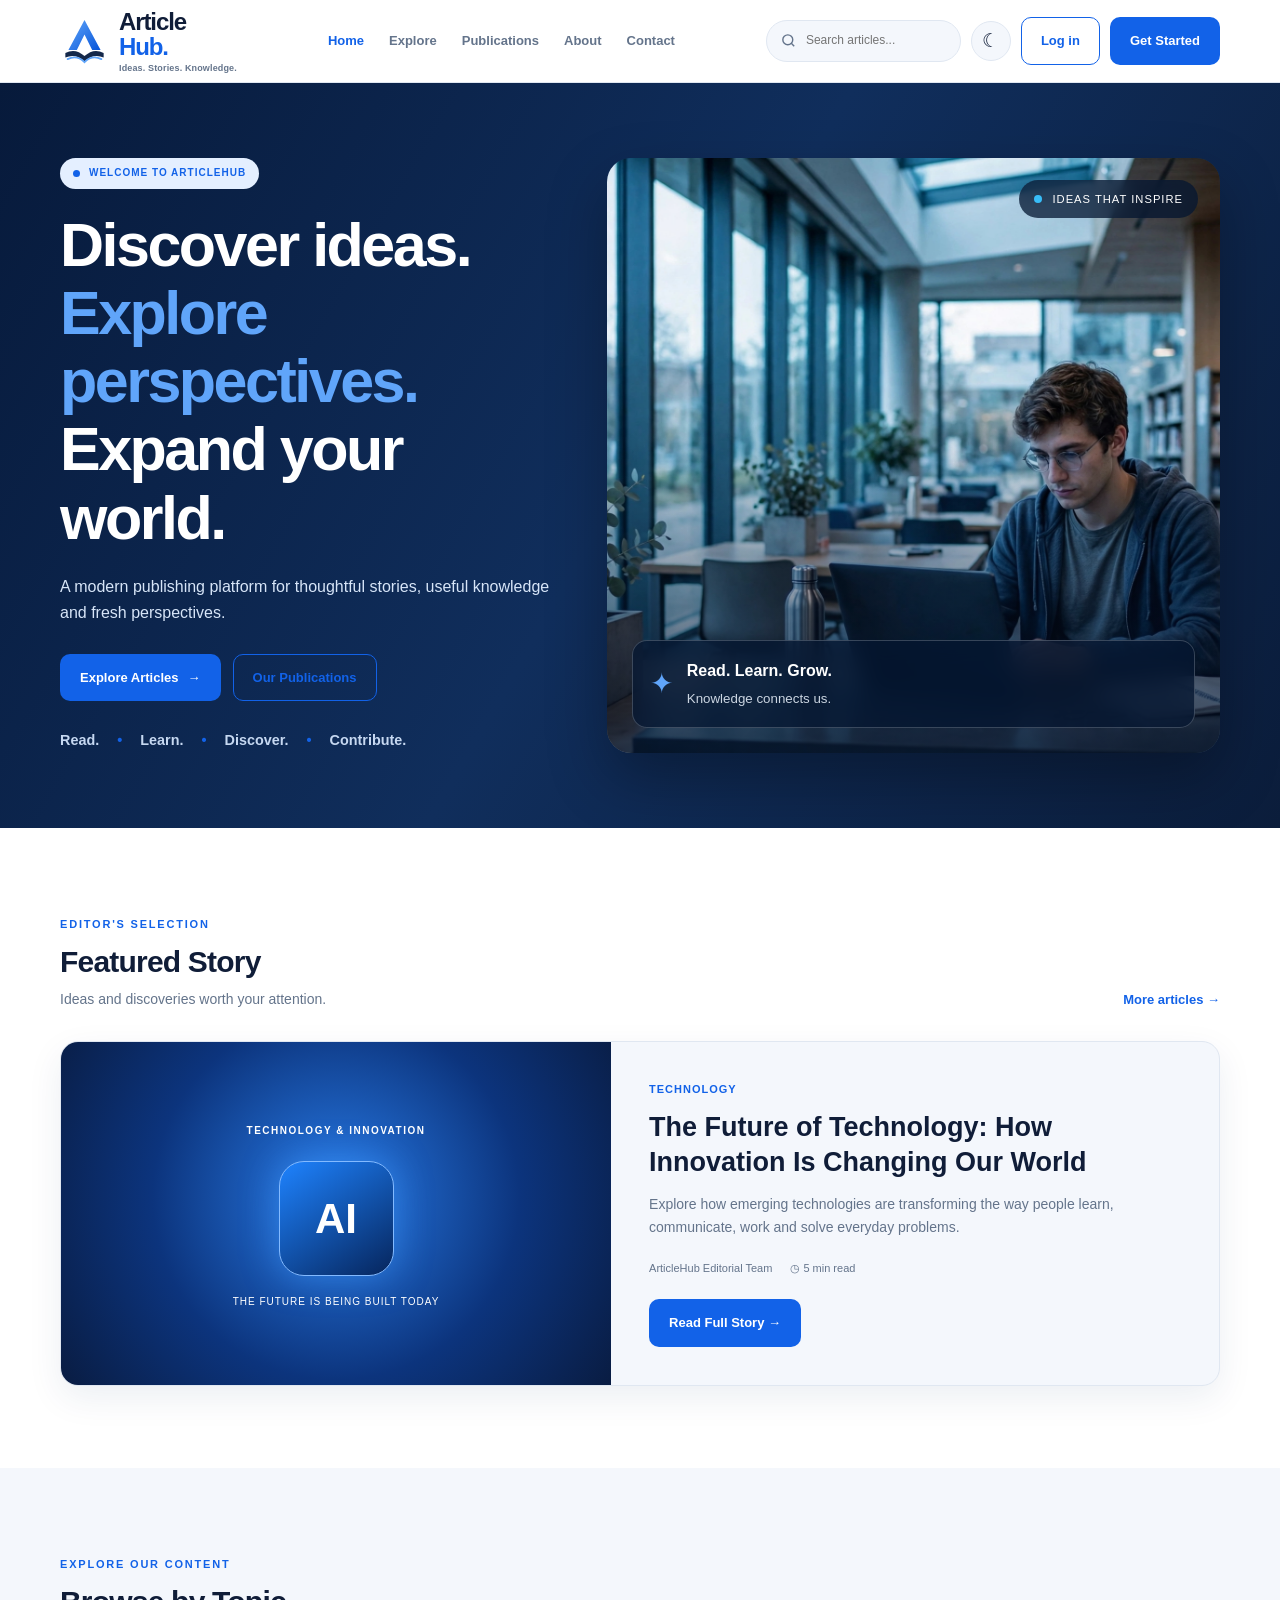
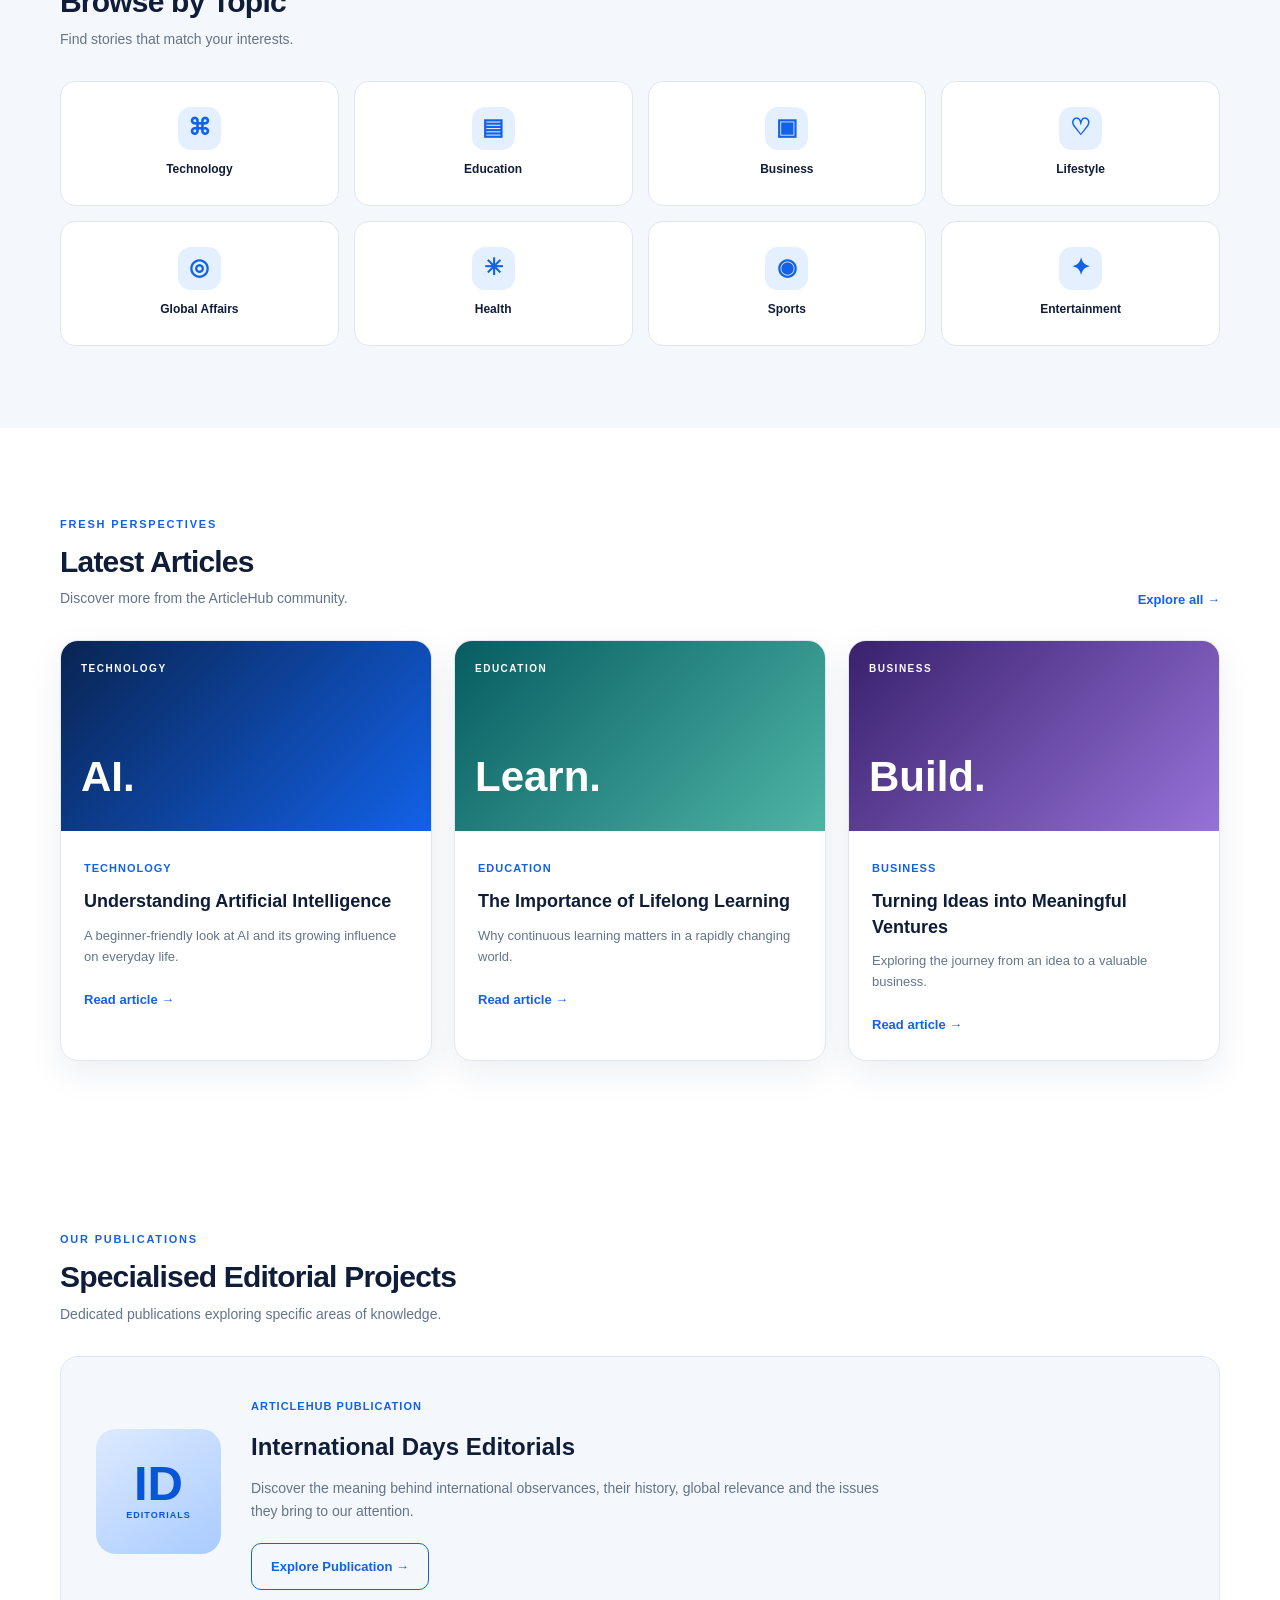
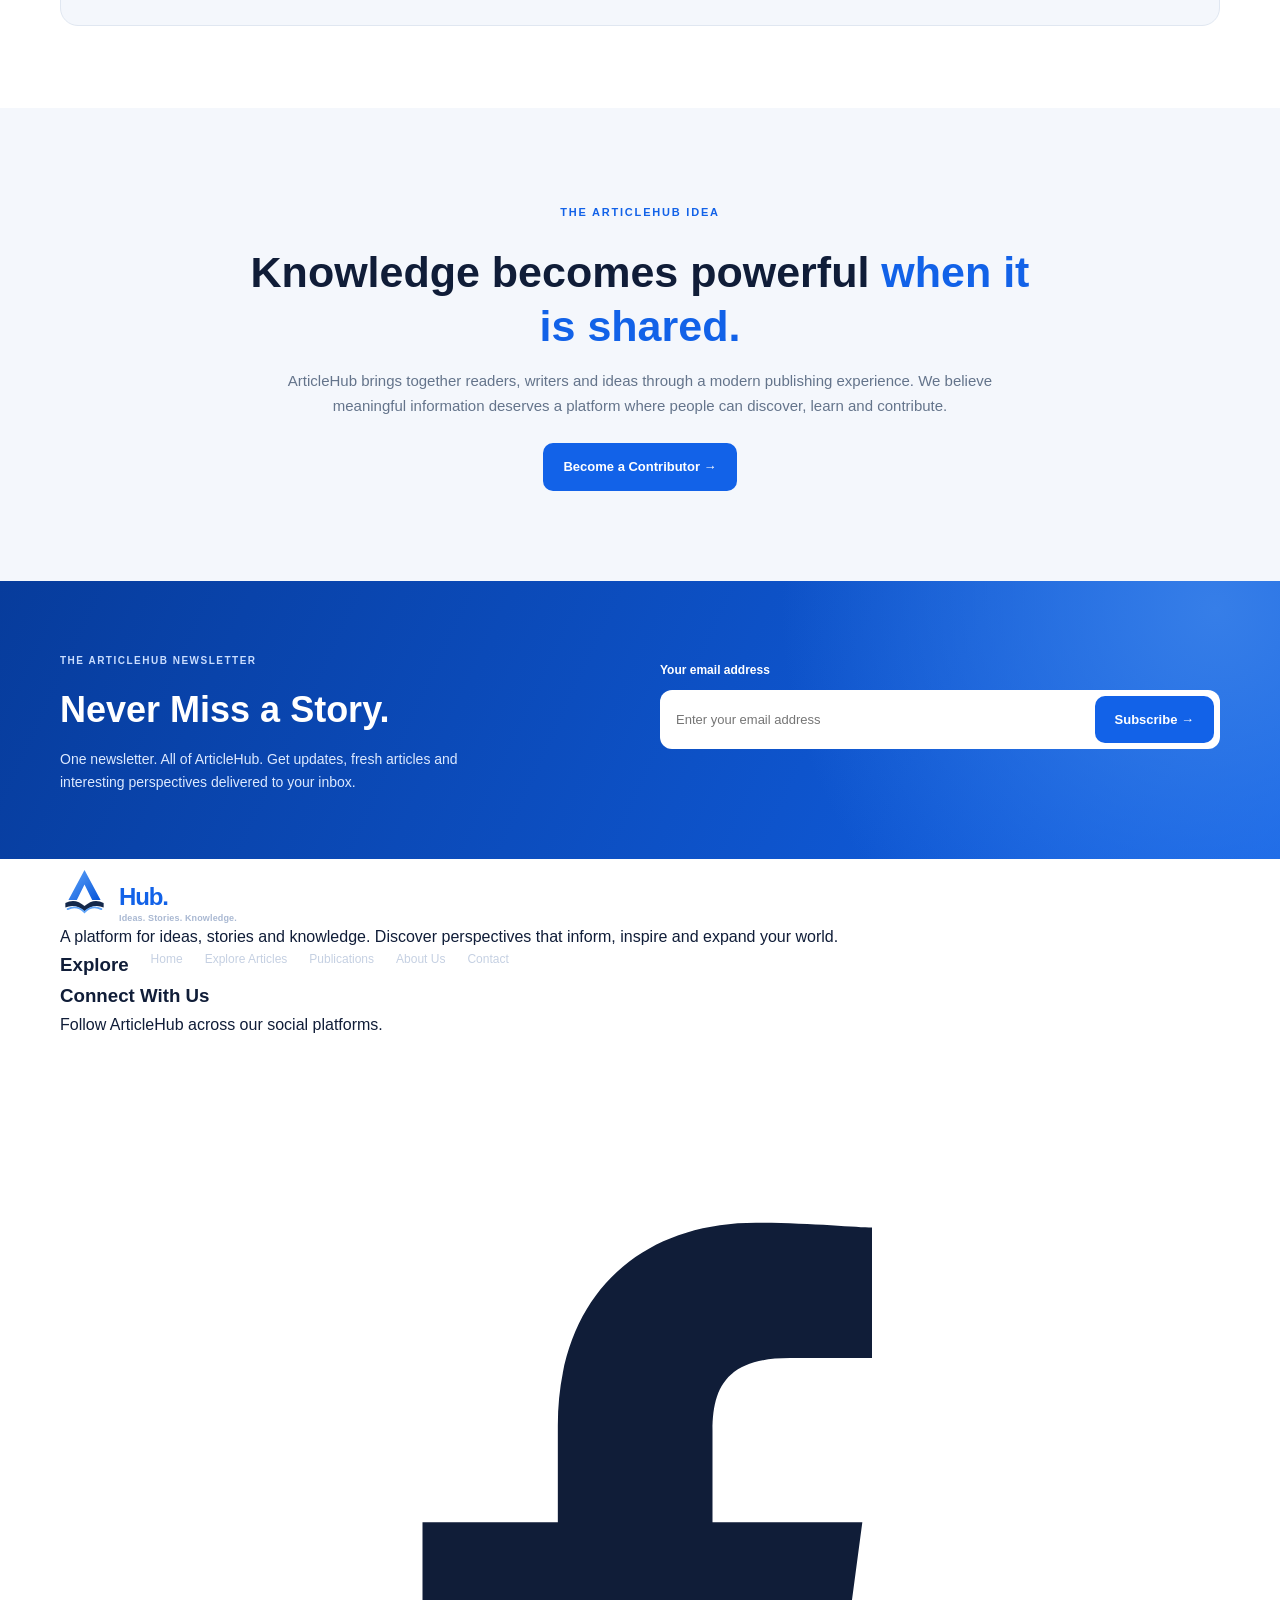
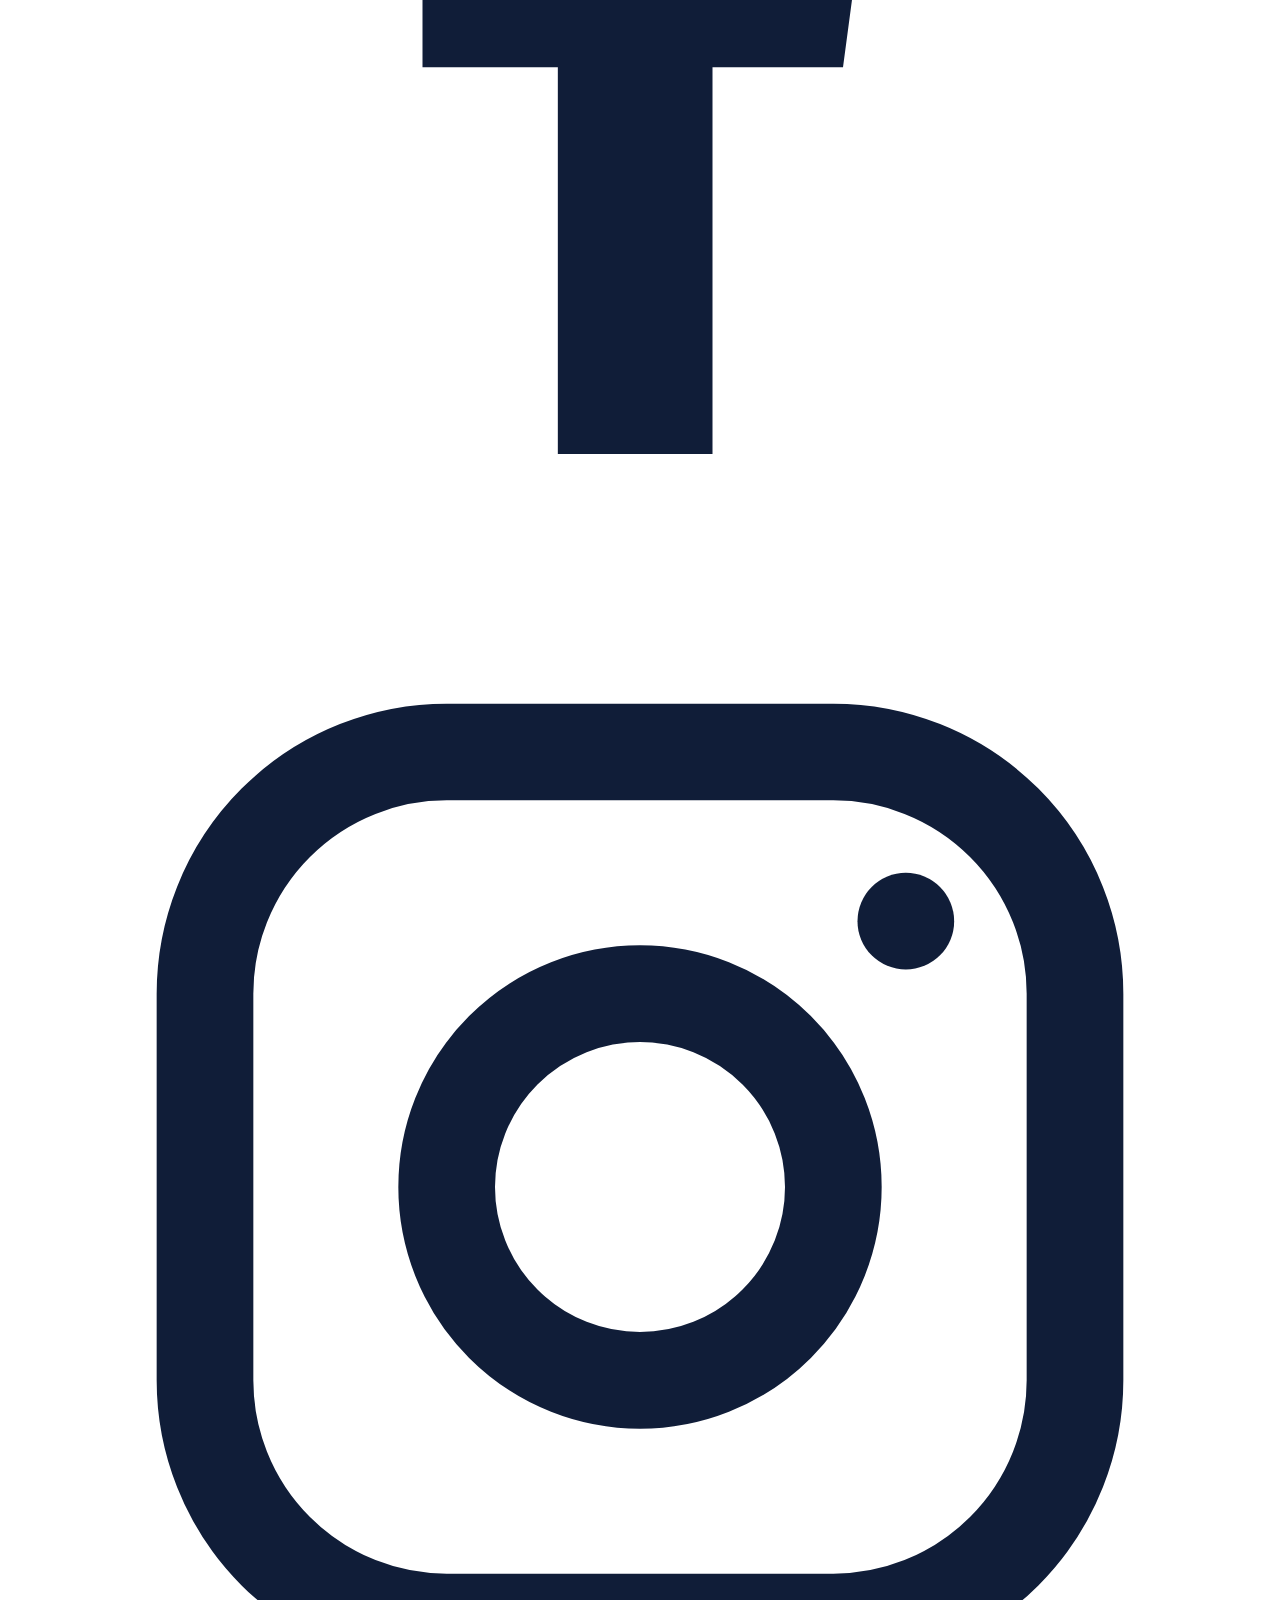
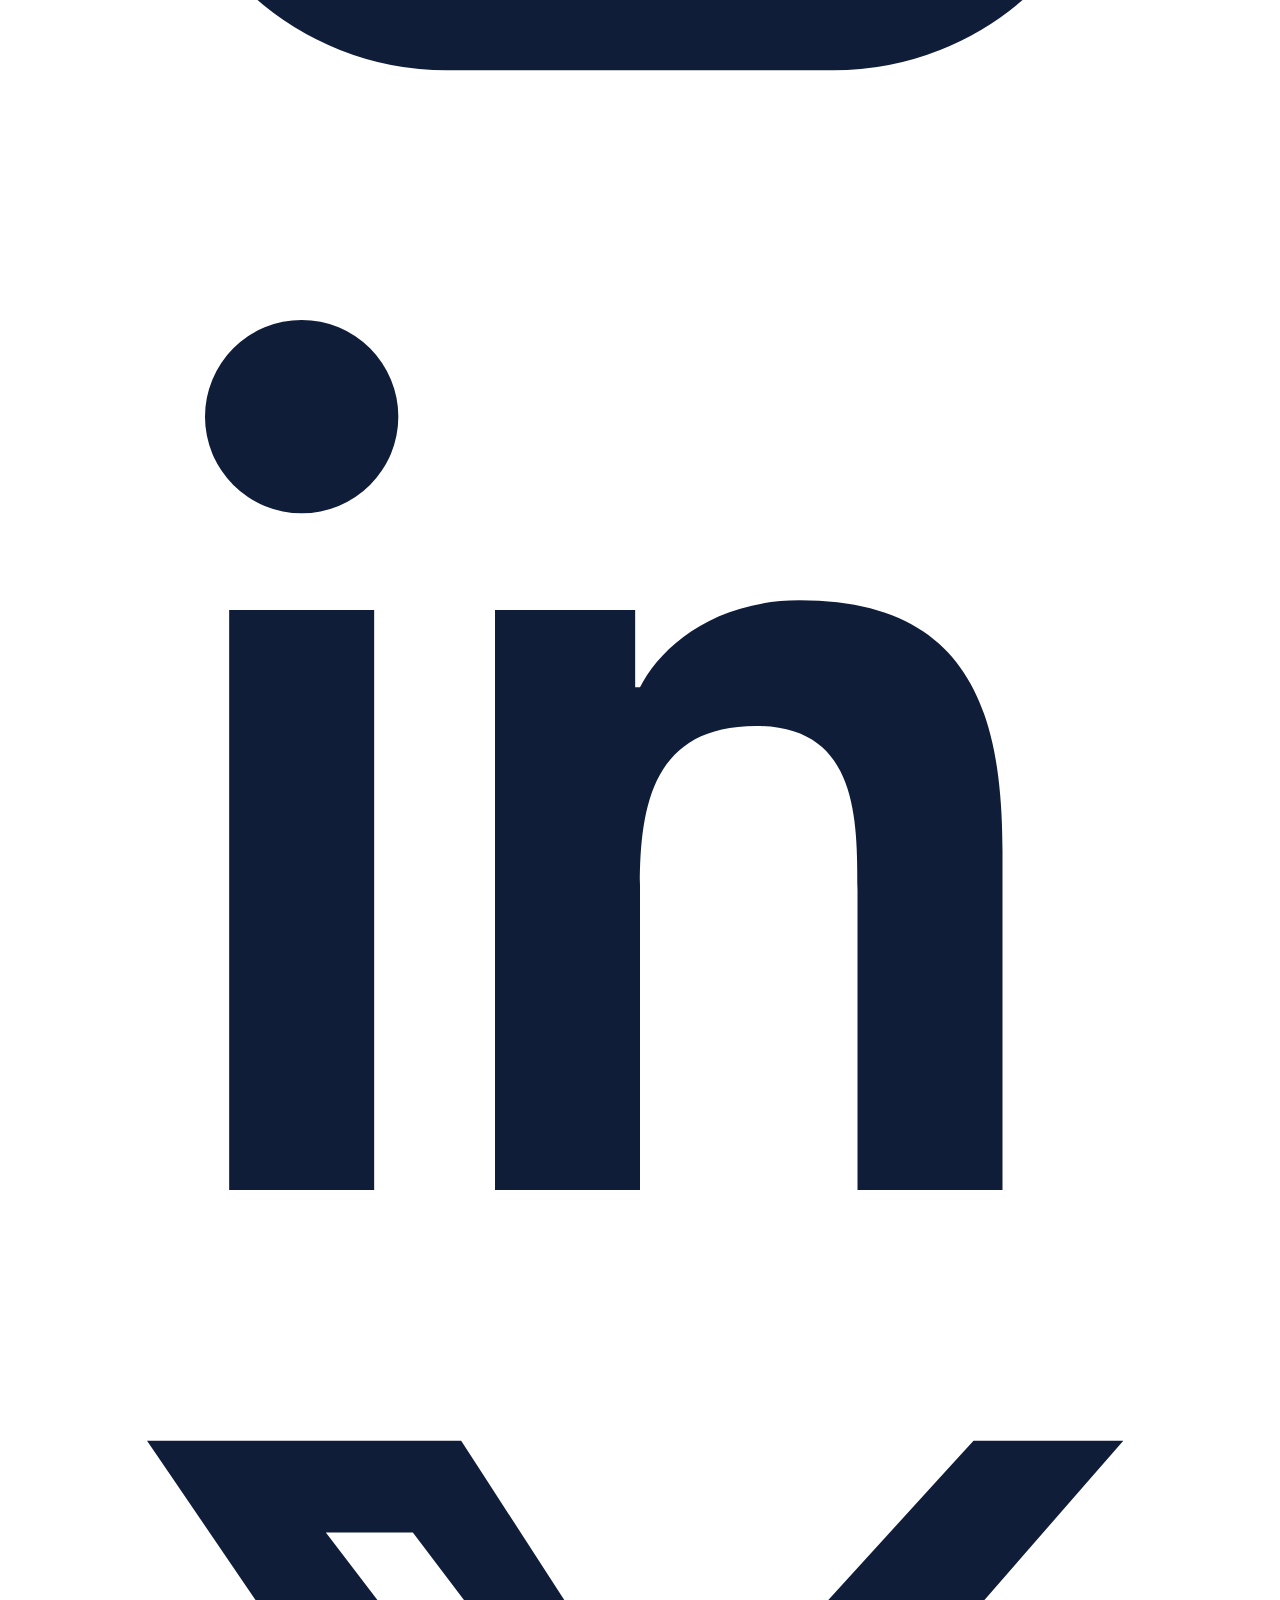
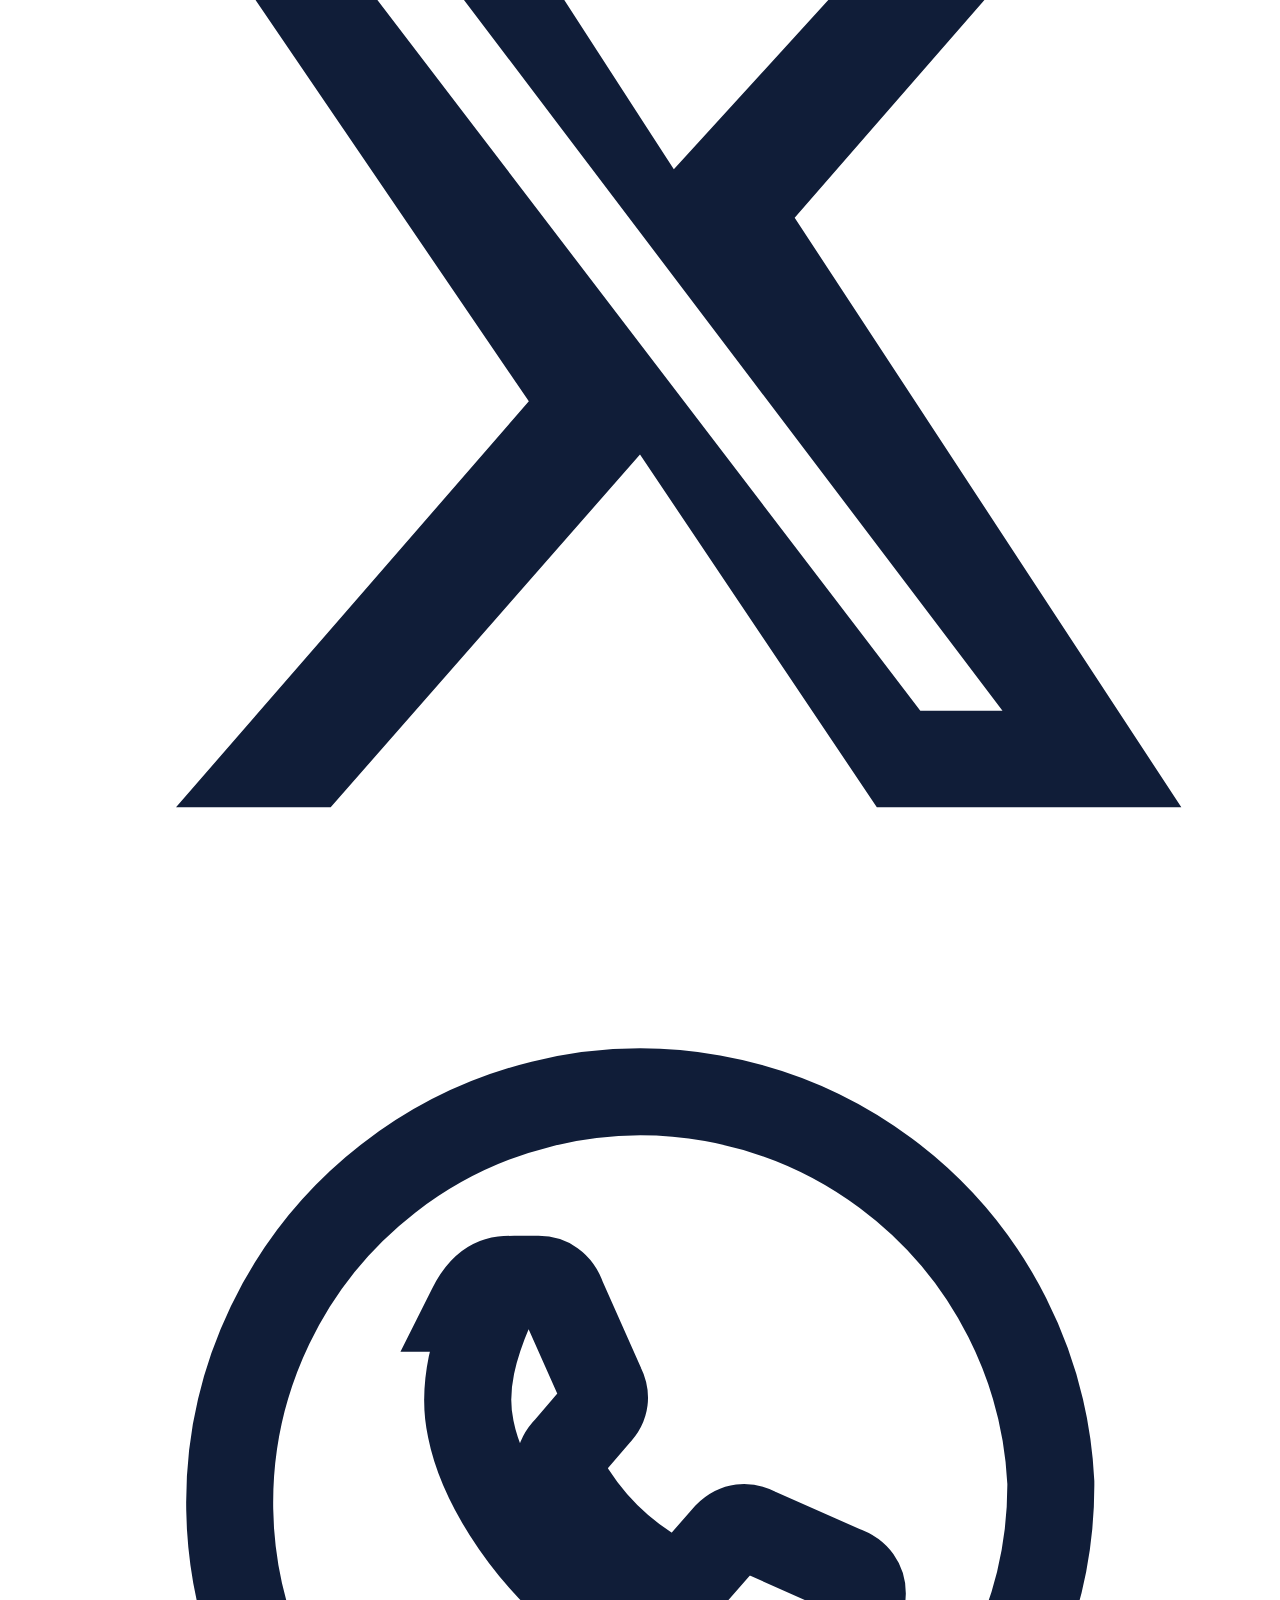
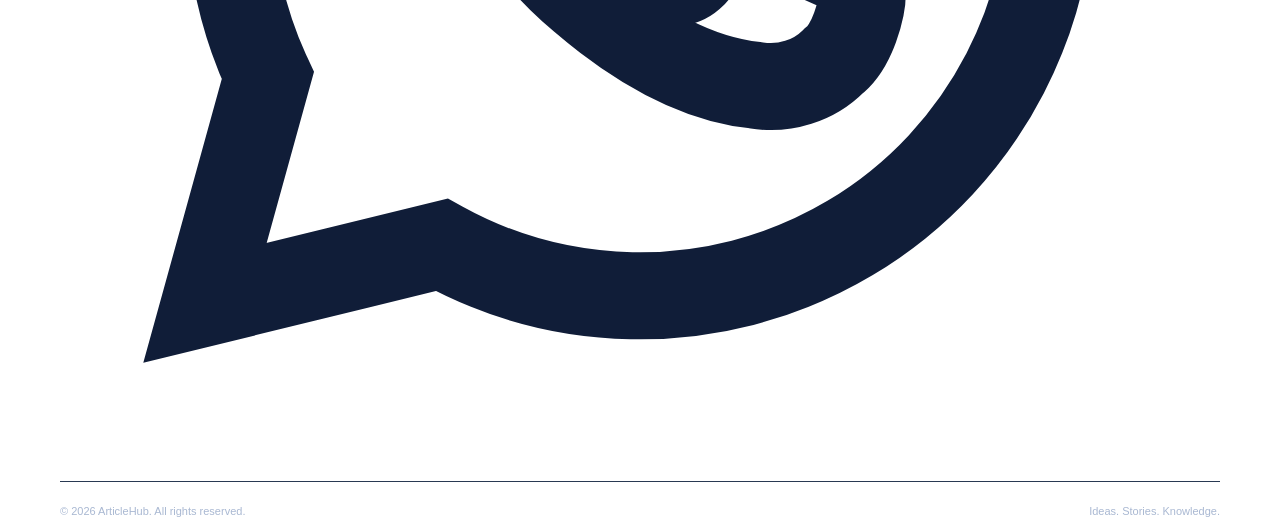
==== commit 6ca66bde: "Update index.html" ====
--- a/index.html
+++ b/index.html
@@ -512,60 +512,180 @@
 
     </main>
 
-
-    <!-- FOOTER -->
-    <footer class="footer">
-
-        <div class="container">
-
-            <div class="footer-main">
-
-                <a href="index.html" class="brand footer-brand">
+<!--FOOTER ---!>
+
+   
+<footer class="site-footer article-footer">
+
+    <div class="container">
+
+        <div class="article-footer-main">
+
+            <!-- BRAND -->
+            <div class="footer-brand">
+
+                <a href="index.html" class="brand"
+                   aria-label="ArticleHub home">
+
                     <svg class="brand-icon" viewBox="0 0 64 64"
-                         aria-hidden="true">
+                         role="img" aria-label="ArticleHub logo">
+
+                        <defs>
+                            <linearGradient id="footerBrandBlue"
+                                x1="0" y1="0" x2="1" y2="1">
+                                <stop offset="0%" stop-color="#60A5FA"/>
+                                <stop offset="100%" stop-color="#0755D9"/>
+                            </linearGradient>
+                        </defs>
+
                         <path d="M32 4 L53 43 H42 L32 23 L22 43 H11 Z"
-                              fill="#60A5FA"/>
+                              fill="url(#footerBrandBlue)"/>
+
                         <path d="M7 47 Q20 40 32 51 Q44 40 57 47
                                  L57 53 Q44 47 32 58 Q20 47 7 53 Z"
-                              fill="#FFFFFF"/>
+                              fill="#14284A"/>
+
+                        <path d="M10 55 Q22 49 32 59 Q42 49 54 55"
+                              fill="none" stroke="#60A5FA"
+                              stroke-width="2.5"
+                              stroke-linecap="round"/>
                     </svg>
 
                     <span class="brand-text">
                         Article<span>Hub.</span>
                         <small>Ideas. Stories. Knowledge.</small>
                     </span>
+
                 </a>
 
-
-                <div class="footer-links">
-                    <a href="#about">About</a>
-                    <a href="#publications">Publications</a>
-                    <a href="login.html">Log in</a>
-                    <a href="register.html">Register</a>
-                </div>
-
-
-                <div class="social-links">
-                    <a href="#contact" aria-label="Facebook">f</a>
-                    <a href="#contact" aria-label="Instagram">◎</a>
-                    <a href="#contact" aria-label="X">𝕏</a>
-                    <a href="#contact" aria-label="YouTube">▶</a>
-                </div>
-
-            </div>
-
-
-            <div class="footer-bottom">
                 <p>
-                    © <span id="current-year">2026</span>
-                    ArticleHub. All rights reserved.
+                    A platform for ideas, stories and knowledge.
+                    Discover perspectives that inform, inspire
+                    and expand your world.
                 </p>
 
-                <p>Building a more informed and inspired community.</p>
+            </div>
+
+
+            <!-- QUICK LINKS -->
+            <div class="footer-links">
+
+                <h3>Explore</h3>
+
+                <a href="index.html">Home</a>
+                <a href="index.html#explore">Explore Articles</a>
+                <a href="index.html#publications">Publications</a>
+                <a href="index.html#about">About Us</a>
+                <a href="index.html#contact">Contact</a>
+
+            </div>
+
+
+            <!-- SOCIAL MEDIA -->
+            <div class="footer-social">
+
+                <h3>Connect With Us</h3>
+
+                <p>Follow ArticleHub across our social platforms.</p>
+
+                <div class="social-icons">
+
+                    <!-- FACEBOOK -->
+                    <a href="#" aria-label="Facebook"
+                       class="social-link">
+                        <svg viewBox="0 0 24 24">
+                            <path d="M13.5 21v-8h2.7l.4-3h-3.1V8.1
+                            c0-.9.3-1.5 1.6-1.5h1.7V3.9
+                            c-.3 0-1.3-.1-2.4-.1
+                            -2.4 0-4.1 1.5-4.1 4.2V10H7.5v3h2.8v8z"
+                            fill="currentColor"/>
+                        </svg>
+                    </a>
+
+                    <!-- INSTAGRAM -->
+                    <a href="#" aria-label="Instagram"
+                       class="social-link">
+                        <svg viewBox="0 0 24 24" fill="none"
+                             stroke="currentColor" stroke-width="2">
+                            <rect x="3" y="3" width="18" height="18"
+                                  rx="5"/>
+                            <circle cx="12" cy="12" r="4"/>
+                            <circle cx="17.5" cy="6.5" r="1"
+                                    fill="currentColor" stroke="none"/>
+                        </svg>
+                    </a>
+
+                    <!-- LINKEDIN -->
+                    <a href="#" aria-label="LinkedIn"
+                       class="social-link">
+                        <svg viewBox="0 0 24 24"
+                             fill="currentColor">
+                            <path d="M5 3a2 2 0 1 0 0 4
+                            2 2 0 0 0 0-4M3.5 9h3v12h-3z
+                            M9 9h2.9v1.6h.1
+                            c.4-.8 1.5-1.8 3.3-1.8
+                            3.5 0 4.2 2.3 4.2 5.2V21h-3v-6.2
+                            c0-1.5 0-3.4-2.1-3.4
+                            s-2.4 1.6-2.4 3.3V21H9z"/>
+                        </svg>
+                    </a>
+
+                    <!-- X -->
+                    <a href="#" aria-label="X"
+                       class="social-link">
+                        <svg viewBox="0 0 24 24"
+                             fill="currentColor">
+                            <path d="M18.9 2H22l-6.8 7.8L23.2 22h-6.3
+                            L12 14.7 5.6 22H2.4l7.3-8.4L1.8 2h6.5
+                            l4.4 6.8zm-1.1 18h1.7L7.3 3.9H5.5z"/>
+                        </svg>
+                    </a>
+
+                    <!-- WHATSAPP -->
+                    <a href="#" aria-label="WhatsApp"
+                       class="social-link">
+                        <svg viewBox="0 0 24 24" fill="none"
+                             stroke="currentColor" stroke-width="1.8">
+                            <path d="M20.5 11.8a8.5 8.5 0 0 1-12.6 7.5
+                            L3 20.5l1.3-4.7a8.5 8.5 0 1 1 16.2-4z"/>
+                            <path d="M8.5 8.2c.3-.6.6-.6.9-.6h.5
+                            c.2 0 .4.1.5.4l.8 1.8
+                            c.1.2.1.4-.1.6l-.6.7
+                            c-.2.2-.2.4-.1.6
+                            .5.9 1.2 1.6 2.1 2.1
+                            .2.1.4.1.6-.1l.7-.8
+                            c.2-.2.4-.2.6-.1l1.8.8
+                            c.3.1.4.3.4.5 0 .3-.2 1.1-.6 1.4
+                            -.4.4-1 .6-1.6.5
+                            -1-.1-2.2-.6-3.6-1.8
+                            -1.3-1.1-2.1-2.5-2.3-3.5
+                            -.2-.9.1-1.8.4-2.5z"/>
+                        </svg>
+                    </a>
+
+                </div>
+
             </div>
 
         </div>
-    </footer>
+
+
+        <!-- COPYRIGHT -->
+        <div class="footer-bottom">
+
+            <p>
+                © <span id="current-year"></span>
+                ArticleHub. All rights reserved.
+            </p>
+
+            <p>Ideas. Stories. Knowledge.</p>
+
+        </div>
+
+    </div>
+
+</footer>
+
 
 
     <script src="js/main.js"></script>
--- a/css/style.css
+++ b/css/style.css
@@ -1479,4 +1479,255 @@
     }
 }
 
+/* =================================
+   ARTICLEHUB HERO PHOTO DESIGN
+================================= */
+
+.hero {
+    position: relative;
+    overflow: hidden;
+    padding: 75px 0;
+    background: linear-gradient(
+        120deg,
+        #071a3b,
+        #102e5c,
+        #0b1d3b
+    );
+}
+
+.hero-inner {
+    display: grid;
+    grid-template-columns: 0.9fr 1.1fr;
+    align-items: center;
+    gap: 45px;
+}
+
+.hero-content {
+    position: relative;
+    z-index: 2;
+    max-width: 590px;
+}
+
+.hero-content h1 {
+    color: #ffffff;
+}
+
+.hero-content h1 span {
+    color: #60a5fa;
+}
+
+.hero-content p {
+    color: #d7e5f8;
+}
+
+.hero-note {
+    display: flex;
+    flex-wrap: wrap;
+    gap: 18px;
+    color: #c6d8f1;
+    margin-top: 28px;
+    font-size: 0.9rem;
+}
+
+.hero-visual {
+    position: relative;
+    min-height: 430px;
+    height: 100%;
+    border-radius: 24px;
+    overflow: hidden;
+    background: #16345c;
+    box-shadow: 0 25px 60px rgba(0, 0, 0, 0.3);
+}
+
+.hero-photo {
+    position: absolute;
+    width: 100%;
+    height: 100%;
+    inset: 0;
+    object-fit: cover;
+    object-position: center;
+}
+
+.hero-photo-overlay {
+    position: absolute;
+    inset: 0;
+    background: linear-gradient(
+        0deg,
+        rgba(4, 17, 39, 0.75),
+        transparent 55%
+    );
+}
+
+.hero-image-caption {
+    position: absolute;
+    bottom: 25px;
+    left: 25px;
+    right: 25px;
+    display: flex;
+    align-items: center;
+    gap: 14px;
+    padding: 17px;
+    border: 1px solid rgba(255, 255, 255, 0.2);
+    border-radius: 15px;
+    background: rgba(5, 22, 49, 0.75);
+    backdrop-filter: blur(12px);
+    color: #ffffff;
+}
+
+.caption-icon {
+    font-size: 28px;
+    color: #60a5fa;
+}
+
+.hero-image-caption strong,
+.hero-image-caption small {
+    display: block;
+}
+
+.hero-image-caption small {
+    color: #cbd5e1;
+    margin-top: 4px;
+}
+
+.hero-image-label {
+    position: absolute;
+    top: 22px;
+    right: 22px;
+    padding: 10px 15px;
+    border-radius: 30px;
+    background: rgba(5, 22, 49, 0.75);
+    color: white;
+    font-size: 0.7rem;
+    letter-spacing: 1px;
+    backdrop-filter: blur(10px);
+}
+
+.label-dot {
+    display: inline-block;
+    width: 8px;
+    height: 8px;
+    border-radius: 50%;
+    background: #38bdf8;
+    margin-right: 6px;
+}
+
+/* MOBILE RESPONSIVENESS */
+
+@media (max-width: 900px) {
+    .hero {
+        padding: 55px 0;
+    }
+
+    .hero-inner {
+        grid-template-columns: 1fr;
+        gap: 35px;
+    }
+
+    .hero-content {
+        max-width: 100%;
+    }
+
+    .hero-visual {
+        min-height: 350px;
+    }
+}
+
+@media (max-width: 600px) {
+    .hero {
+        padding: 45px 0;
+    }
+
+    .hero-visual {
+        min-height: 280px;
+        border-radius: 17px;
+    }
+
+    .hero-image-caption {
+        left: 12px;
+        right: 12px;
+        bottom: 12px;
+        padding: 12px;
+    }
+
+    .hero-image-label {
+        top: 12px;
+        right: 12px;
+        font-size: 0.6rem;
+    }
+
+    .hero-note {
+        gap: 12px;
+        font-size: 0.8rem;
+    }
+}
+
+/* ARTICLE COVER IMAGE */
+
+.article-cover-image {
+    position: relative;
+    min-height: 480px;
+    overflow: hidden;
+    border-radius: 20px;
+    background: #102e5c;
+}
+
+.article-cover-photo {
+    position: absolute;
+    inset: 0;
+    width: 100%;
+    height: 100%;
+    object-fit: cover;
+    object-position: center;
+}
+
+.article-cover-overlay {
+    position: absolute;
+    inset: 0;
+    background: linear-gradient(
+        0deg,
+        rgba(4, 17, 39, 0.85),
+        rgba(4, 17, 39, 0.05) 75%
+    );
+}
+
+.article-cover-caption {
+    position: absolute;
+    left: 40px;
+    bottom: 35px;
+    z-index: 2;
+    color: #ffffff;
+    max-width: 650px;
+}
+
+.article-cover-caption span {
+    font-size: 0.75rem;
+    letter-spacing: 2px;
+    color: #93c5fd;
+    font-weight: 700;
+}
+
+.article-cover-caption h2 {
+    font-size: clamp(2rem, 5vw, 3.5rem);
+    margin: 12px 0;
+    color: #ffffff;
+}
+
+.article-cover-caption p {
+    color: #e2e8f0;
+    font-size: 1rem;
+}
+
+@media (max-width: 600px) {
+    .article-cover-image {
+        min-height: 300px;
+        border-radius: 14px;
+    }
+
+    .article-cover-caption {
+        left: 18px;
+        right: 18px;
+        bottom: 20px;
+    }
+}
+
   
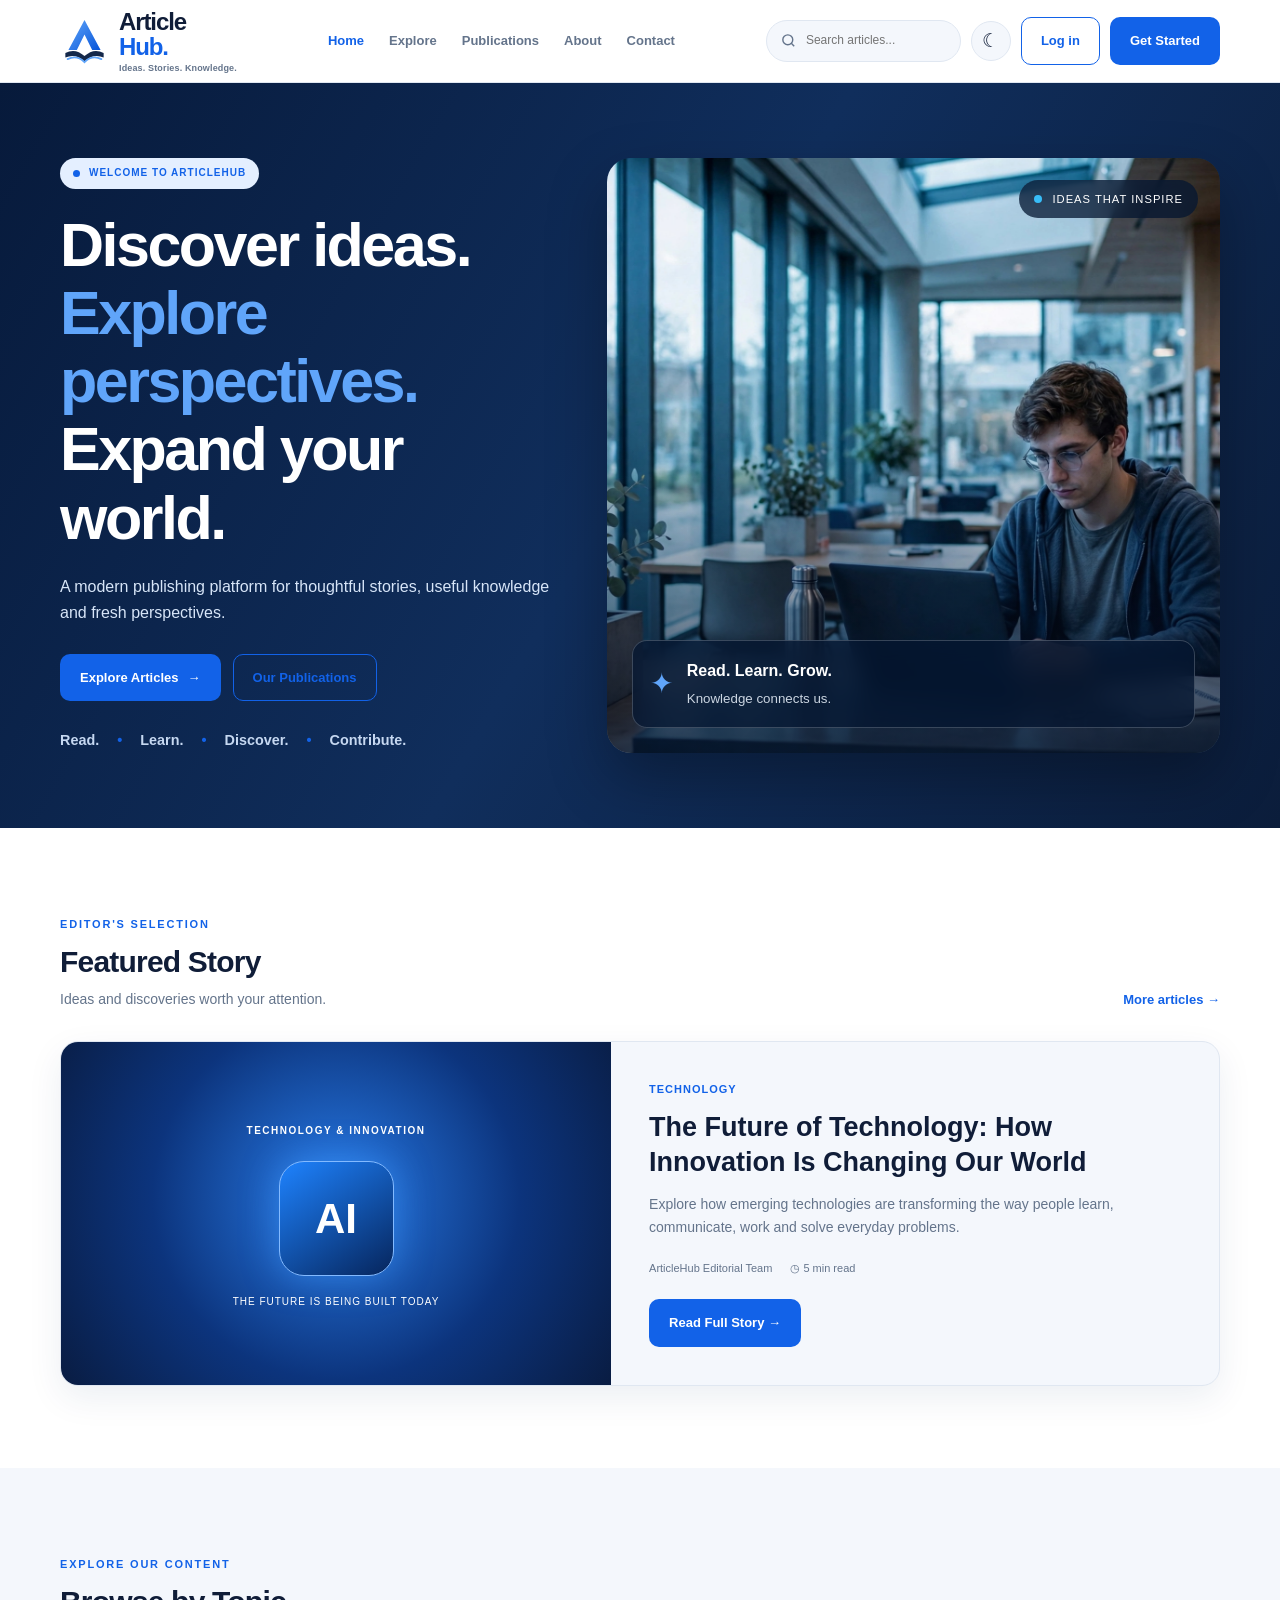
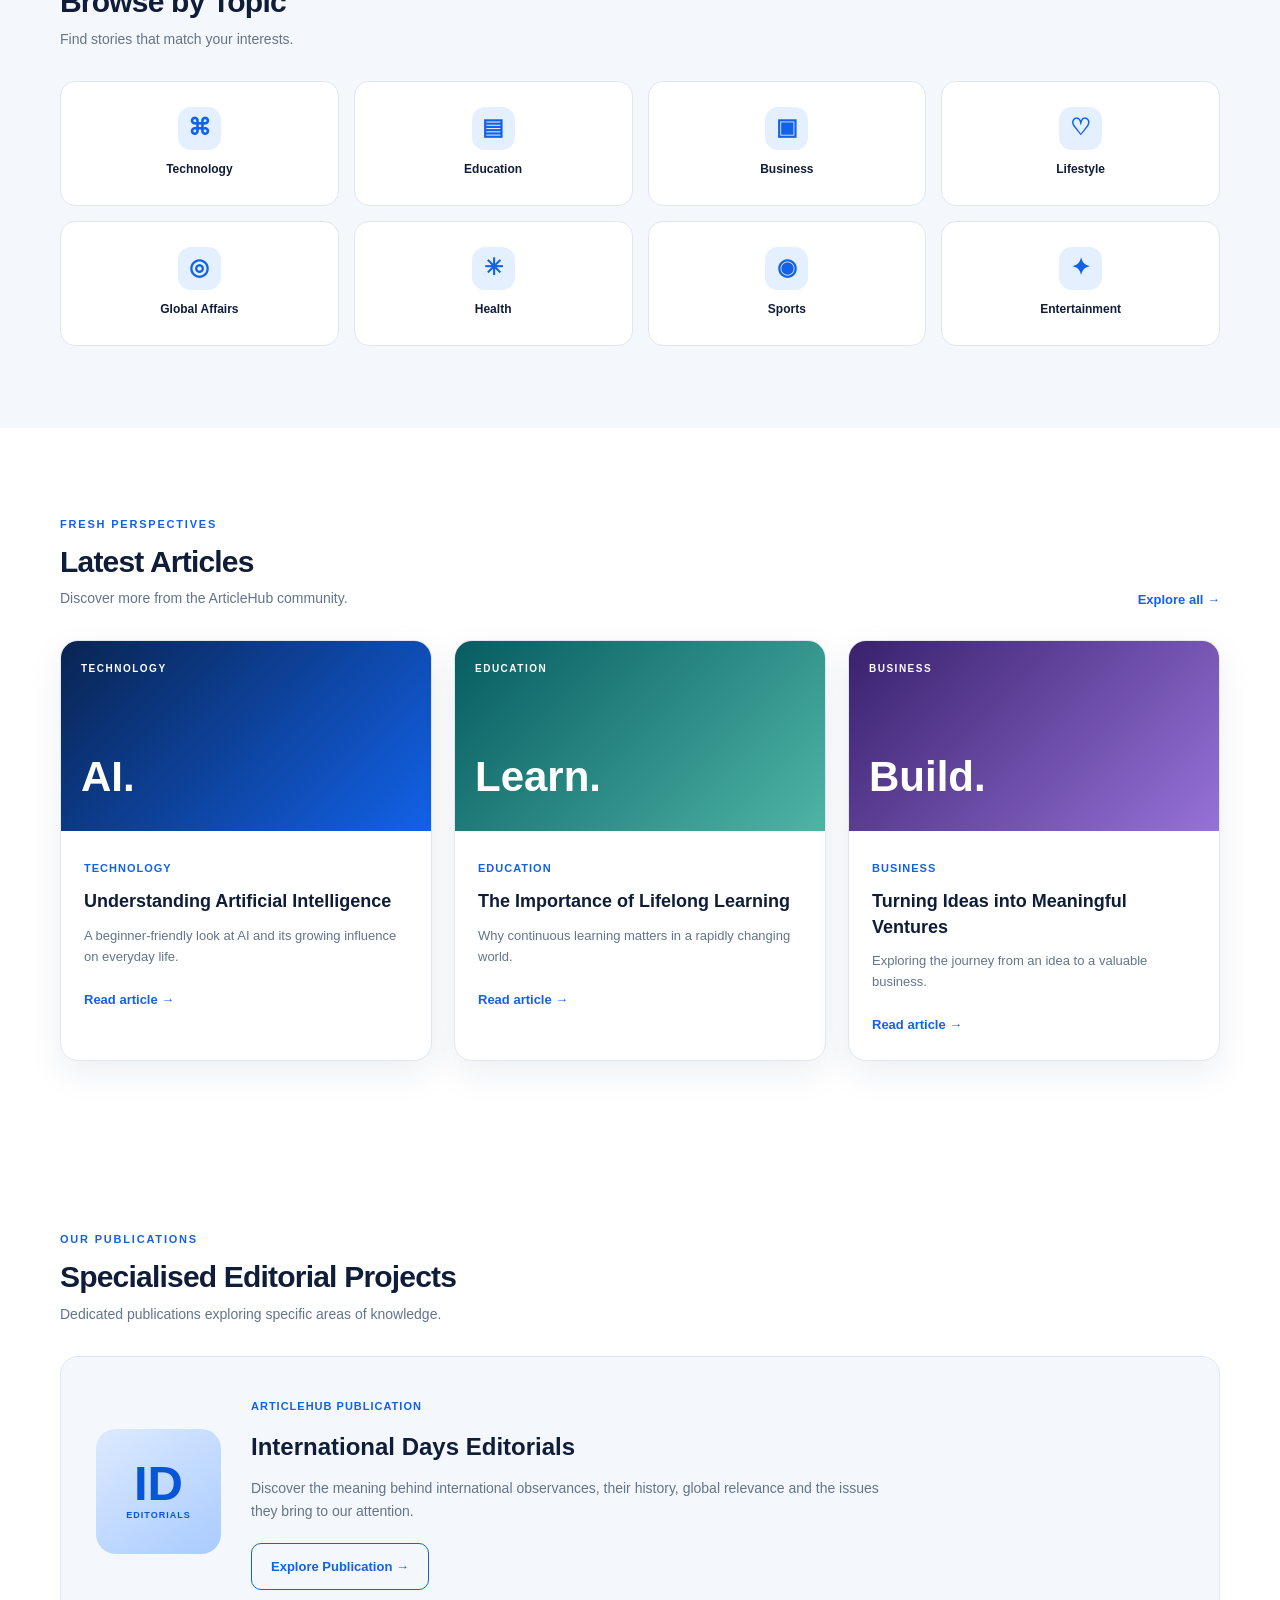
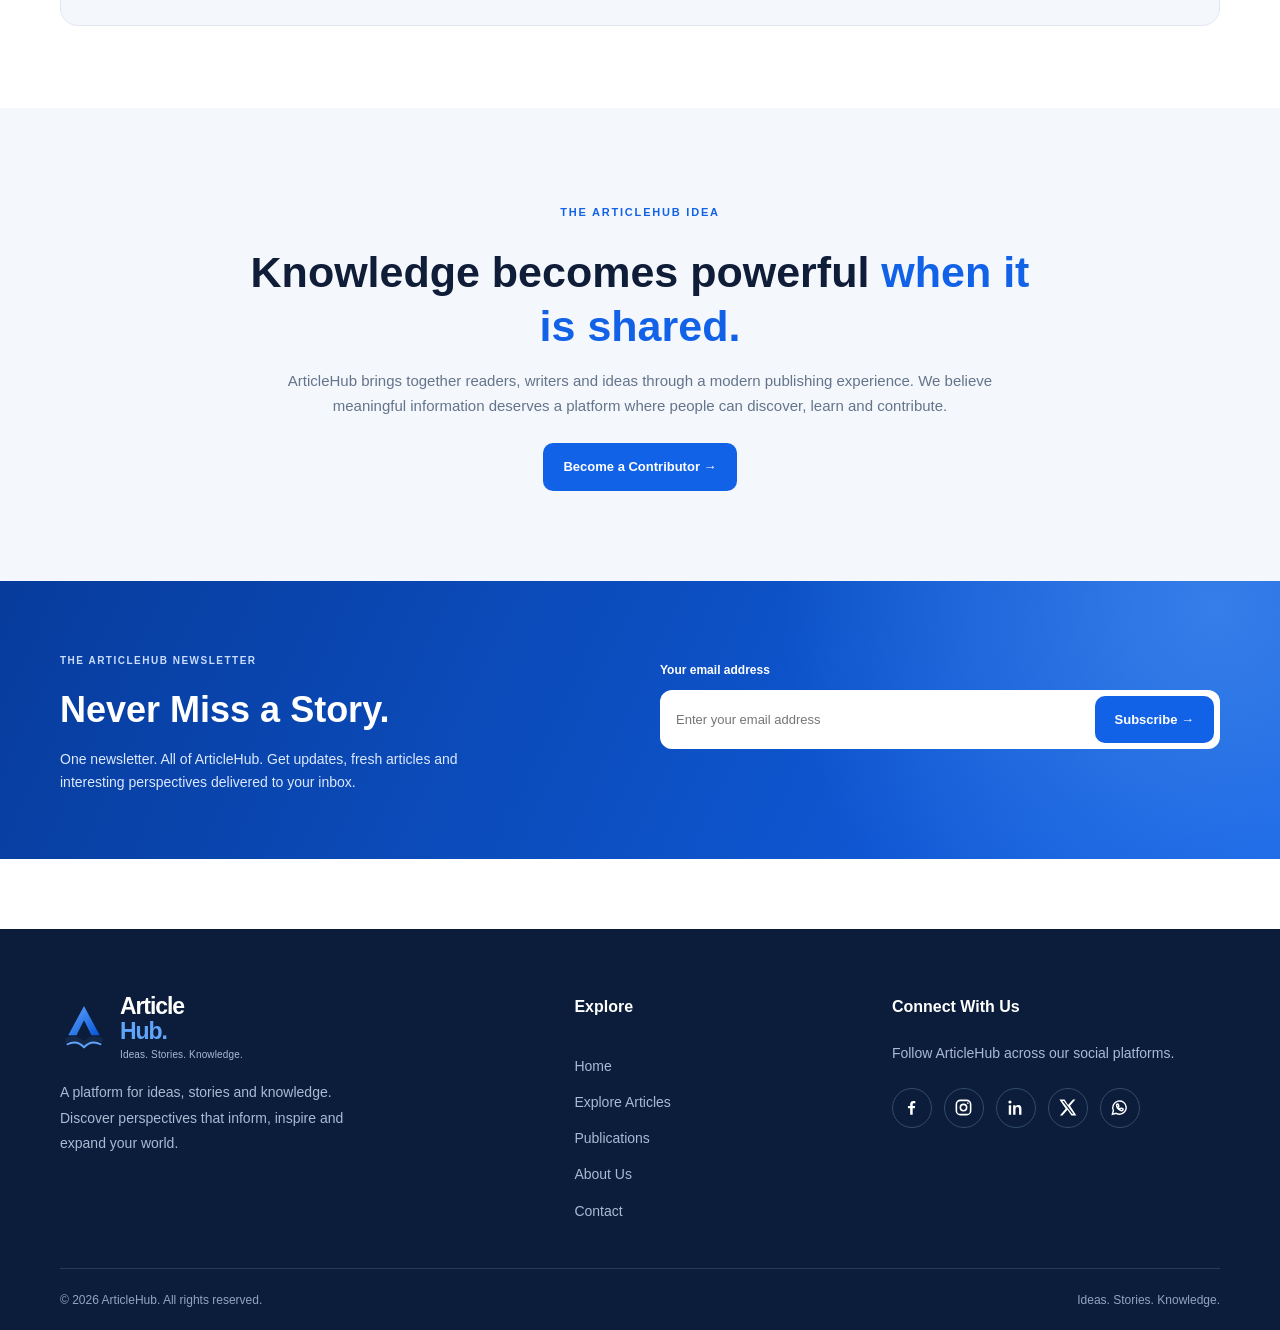
==== commit 09684f01: "Update index.html" ====
--- a/index.html
+++ b/index.html
@@ -53,7 +53,7 @@
 
             <nav class="navigation" id="navigation">
                 <a href="index.html" class="nav-link active">Home</a>
-                <a href="#explore" class="nav-link">Explore</a>
+                <a href="exlore.html" class="nav-link">Explore</a>
                 <a href="#publications" class="nav-link">Publications</a>
                 <a href="#about" class="nav-link">About</a>
                 <a href="#contact" class="nav-link">Contact</a>
--- a/css/style.css
+++ b/css/style.css
@@ -1730,4 +1730,182 @@
     }
 }
 
+/* =================================
+   ARTICLEHUB PROFESSIONAL FOOTER
+================================= */
+
+.article-footer {
+    background: #0b1d3a;
+    color: #ffffff;
+    padding: 65px 0 20px;
+    margin-top: 70px;
+}
+
+.article-footer-main {
+    display: grid;
+    grid-template-columns: 1.4fr 0.8fr 1fr;
+    gap: 55px;
+    padding-bottom: 45px;
+}
+
+/* BRAND */
+
+.article-footer .brand {
+    display: inline-flex;
+    align-items: center;
+    gap: 12px;
+    text-decoration: none;
+}
+
+.article-footer .brand-icon {
+    width: 48px;
+    height: 48px;
+}
+
+.article-footer .brand-text {
+    color: #ffffff;
+    font-size: 23px;
+    font-weight: 800;
+    line-height: 1.1;
+}
+
+.article-footer .brand-text span {
+    color: #60a5fa;
+}
+
+.article-footer .brand-text small {
+    display: block;
+    margin-top: 5px;
+    font-size: 10px;
+    font-weight: 500;
+    color: #a9bad3;
+}
+
+.article-footer .footer-brand p {
+    max-width: 320px;
+    margin-top: 20px;
+    color: #a9bad3;
+    font-size: 14px;
+    line-height: 1.8;
+}
+
+/* FOOTER LINKS AND SOCIAL */
+
+.article-footer h3 {
+    font-size: 16px;
+    margin-bottom: 22px;
+    color: #ffffff;
+}
+
+.article-footer .footer-links {
+    display: flex;
+    flex-direction: column;
+    gap: 13px;
+}
+
+.article-footer .footer-links a {
+    color: #a9bad3;
+    text-decoration: none;
+    font-size: 14px;
+    transition: color 0.2s ease;
+}
+
+.article-footer .footer-links a:hover {
+    color: #60a5fa;
+}
+
+.article-footer .footer-social p {
+    color: #a9bad3;
+    font-size: 14px;
+    line-height: 1.7;
+}
+
+/* SOCIAL ICONS */
+
+.article-footer .social-icons {
+    display: flex;
+    align-items: center;
+    flex-wrap: wrap;
+    gap: 12px;
+    margin-top: 22px;
+}
+
+.article-footer .social-link {
+    width: 40px;
+    height: 40px;
+    display: flex;
+    align-items: center;
+    justify-content: center;
+    border: 1px solid #344b6c;
+    border-radius: 50%;
+    color: #ffffff;
+    text-decoration: none;
+    transition: 0.25s ease;
+}
+
+.article-footer .social-link svg {
+    width: 19px;
+    height: 19px;
+}
+
+.article-footer .social-link:hover {
+    background: #2563eb;
+    border-color: #2563eb;
+    transform: translateY(-3px);
+}
+
+/* COPYRIGHT */
+
+.article-footer .footer-bottom {
+    border-top: 1px solid #263b59;
+    padding-top: 22px;
+    display: flex;
+    justify-content: space-between;
+    align-items: center;
+    gap: 15px;
+}
+
+.article-footer .footer-bottom p {
+    color: #91a4c0;
+    font-size: 12px;
+    margin: 0;
+}
+
+/* RESPONSIVE DESIGN */
+
+@media (max-width: 800px) {
+
+    .article-footer-main {
+        grid-template-columns: 1fr 1fr;
+        gap: 35px;
+    }
+
+    .article-footer .footer-brand {
+        grid-column: 1 / -1;
+    }
+
+}
+
+@media (max-width: 520px) {
+
+    .article-footer {
+        padding-top: 45px;
+    }
+
+    .article-footer-main {
+        grid-template-columns: 1fr;
+        gap: 35px;
+    }
+
+    .article-footer .footer-brand {
+        grid-column: auto;
+    }
+
+    .article-footer .footer-bottom {
+        flex-direction: column;
+        align-items: flex-start;
+    }
+
+}
+
   
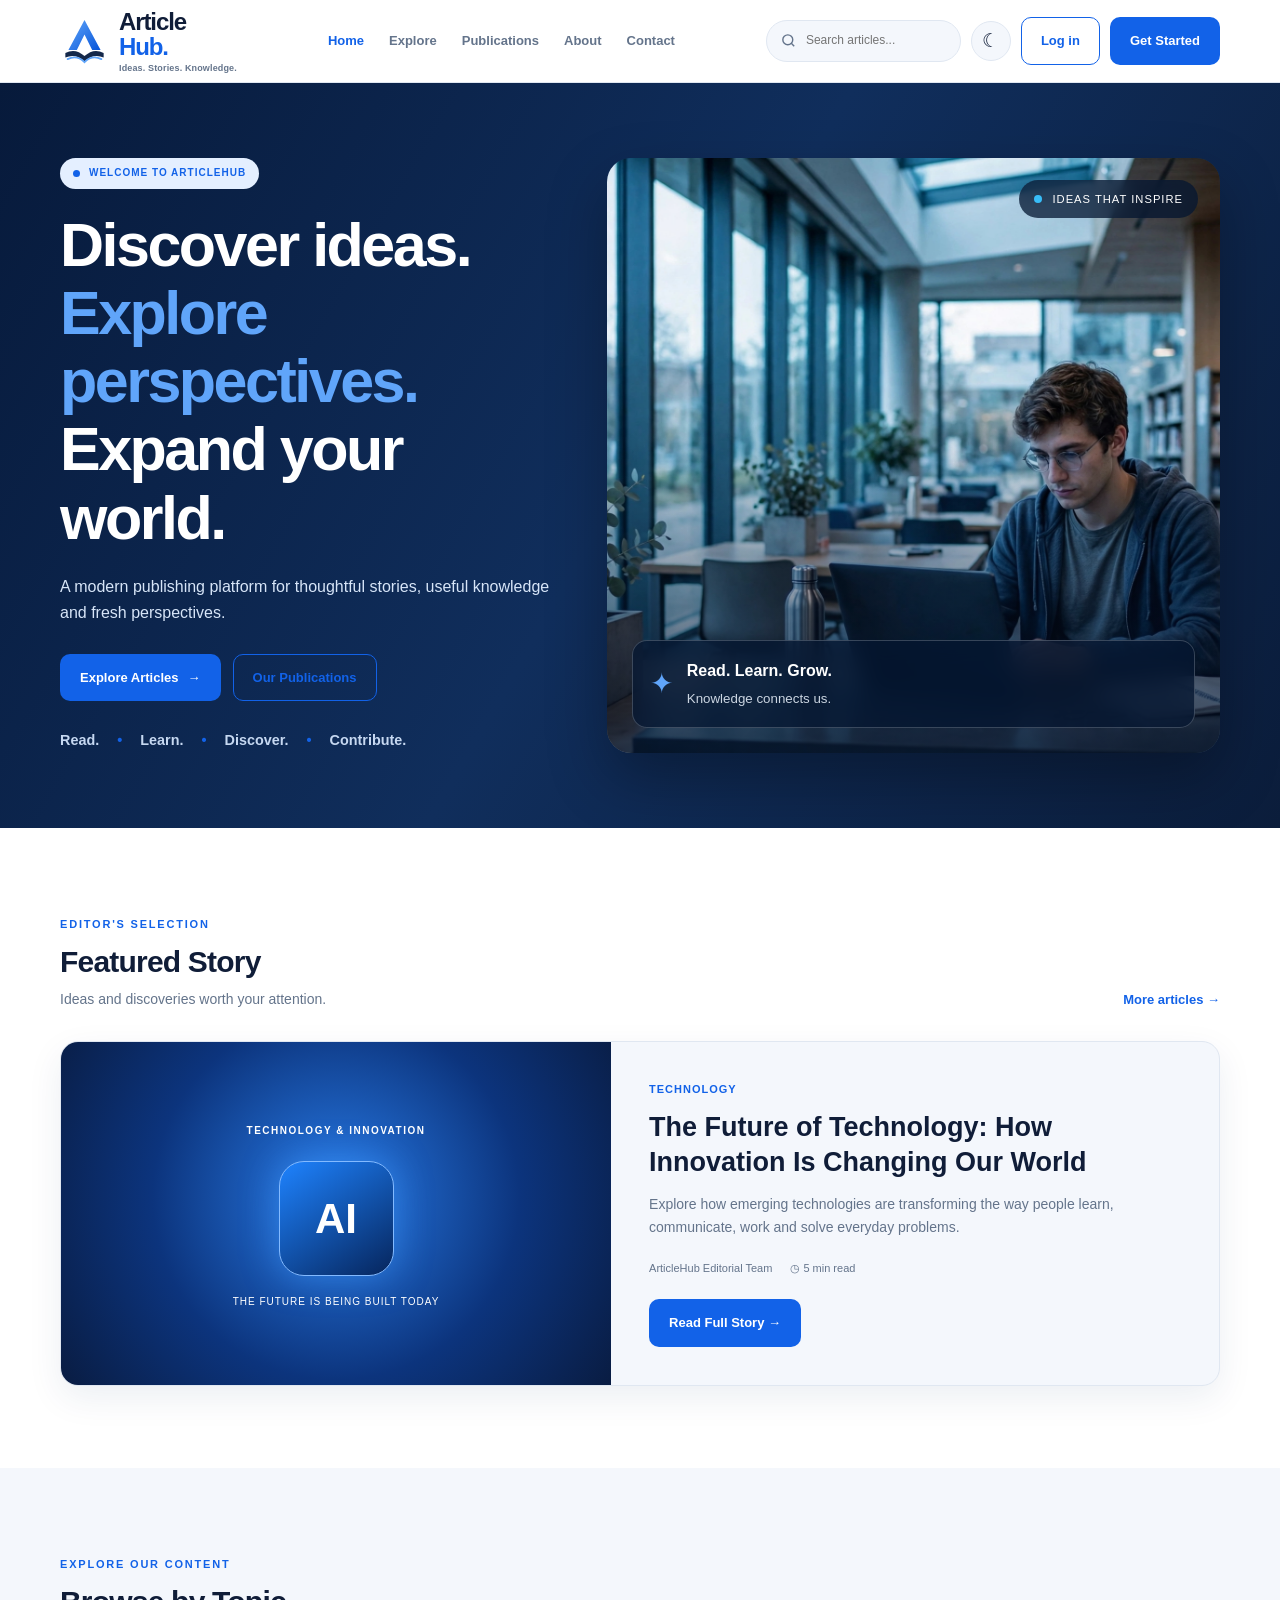
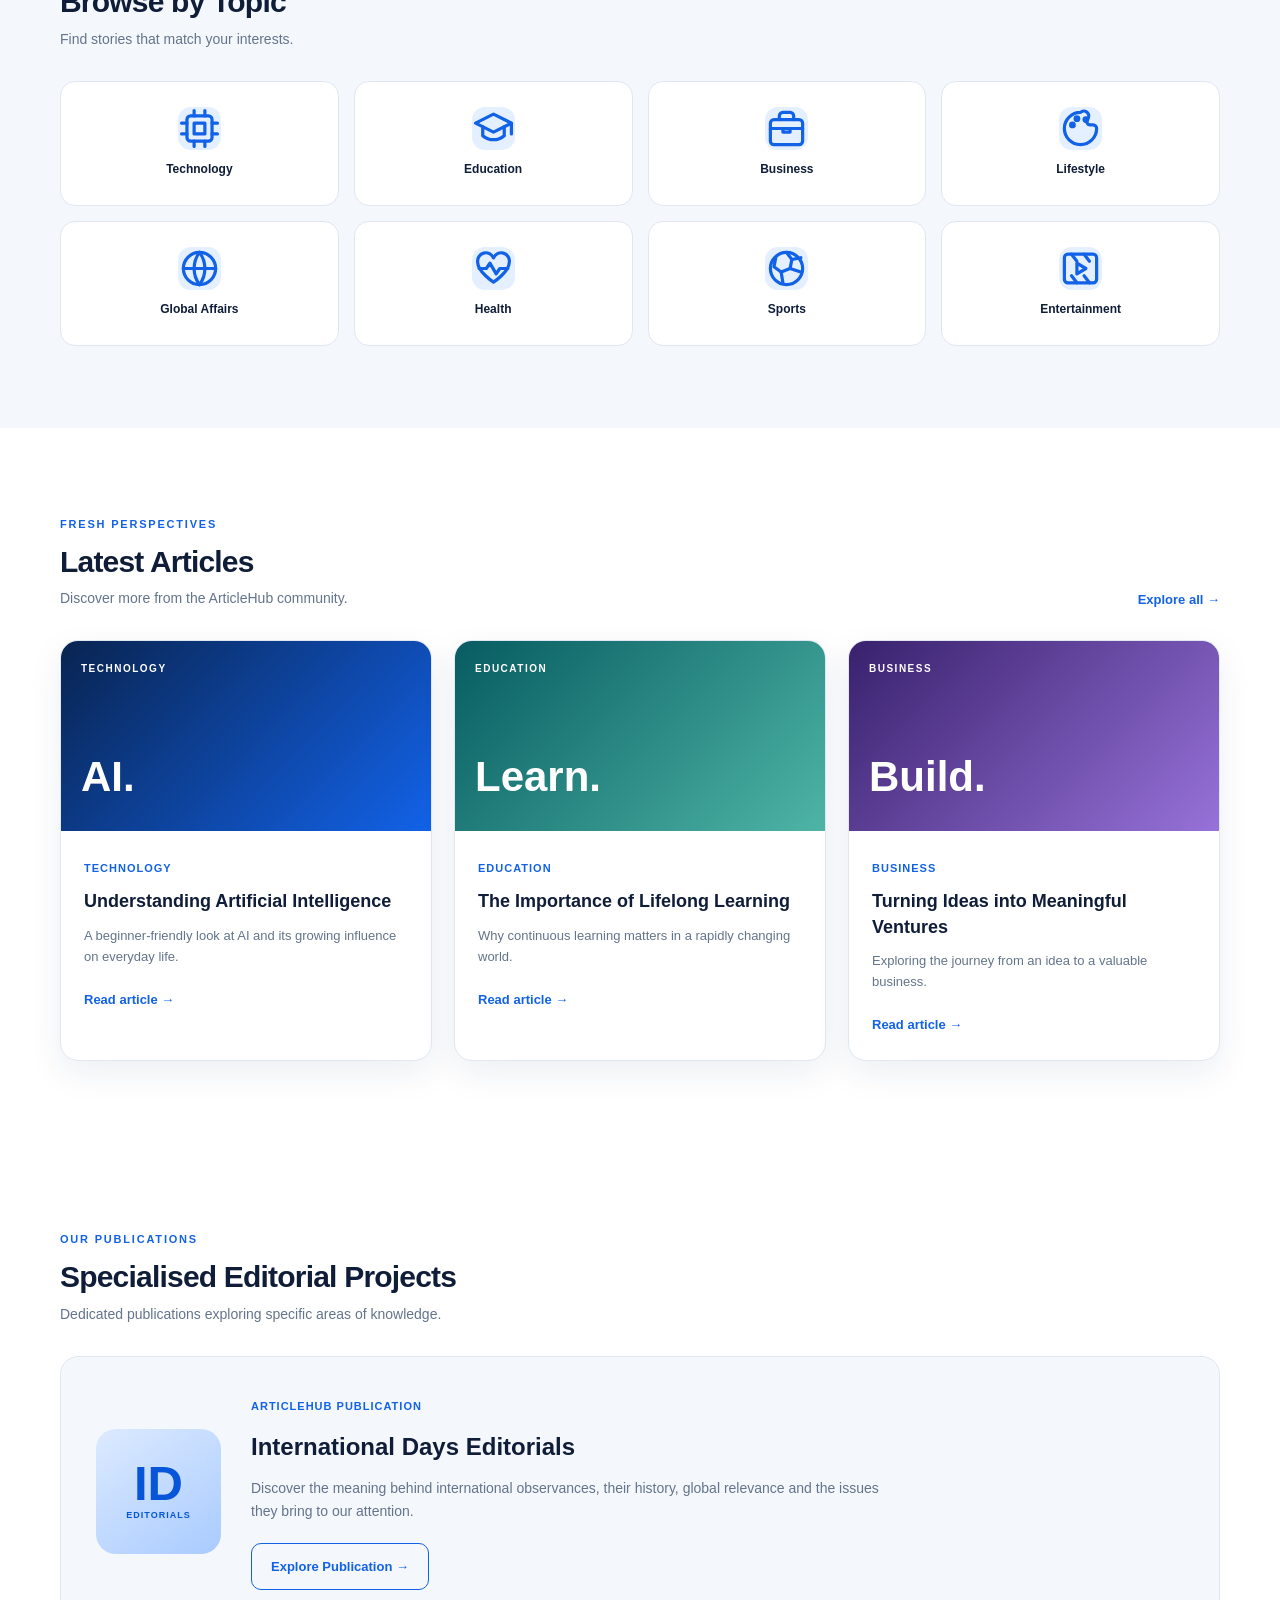
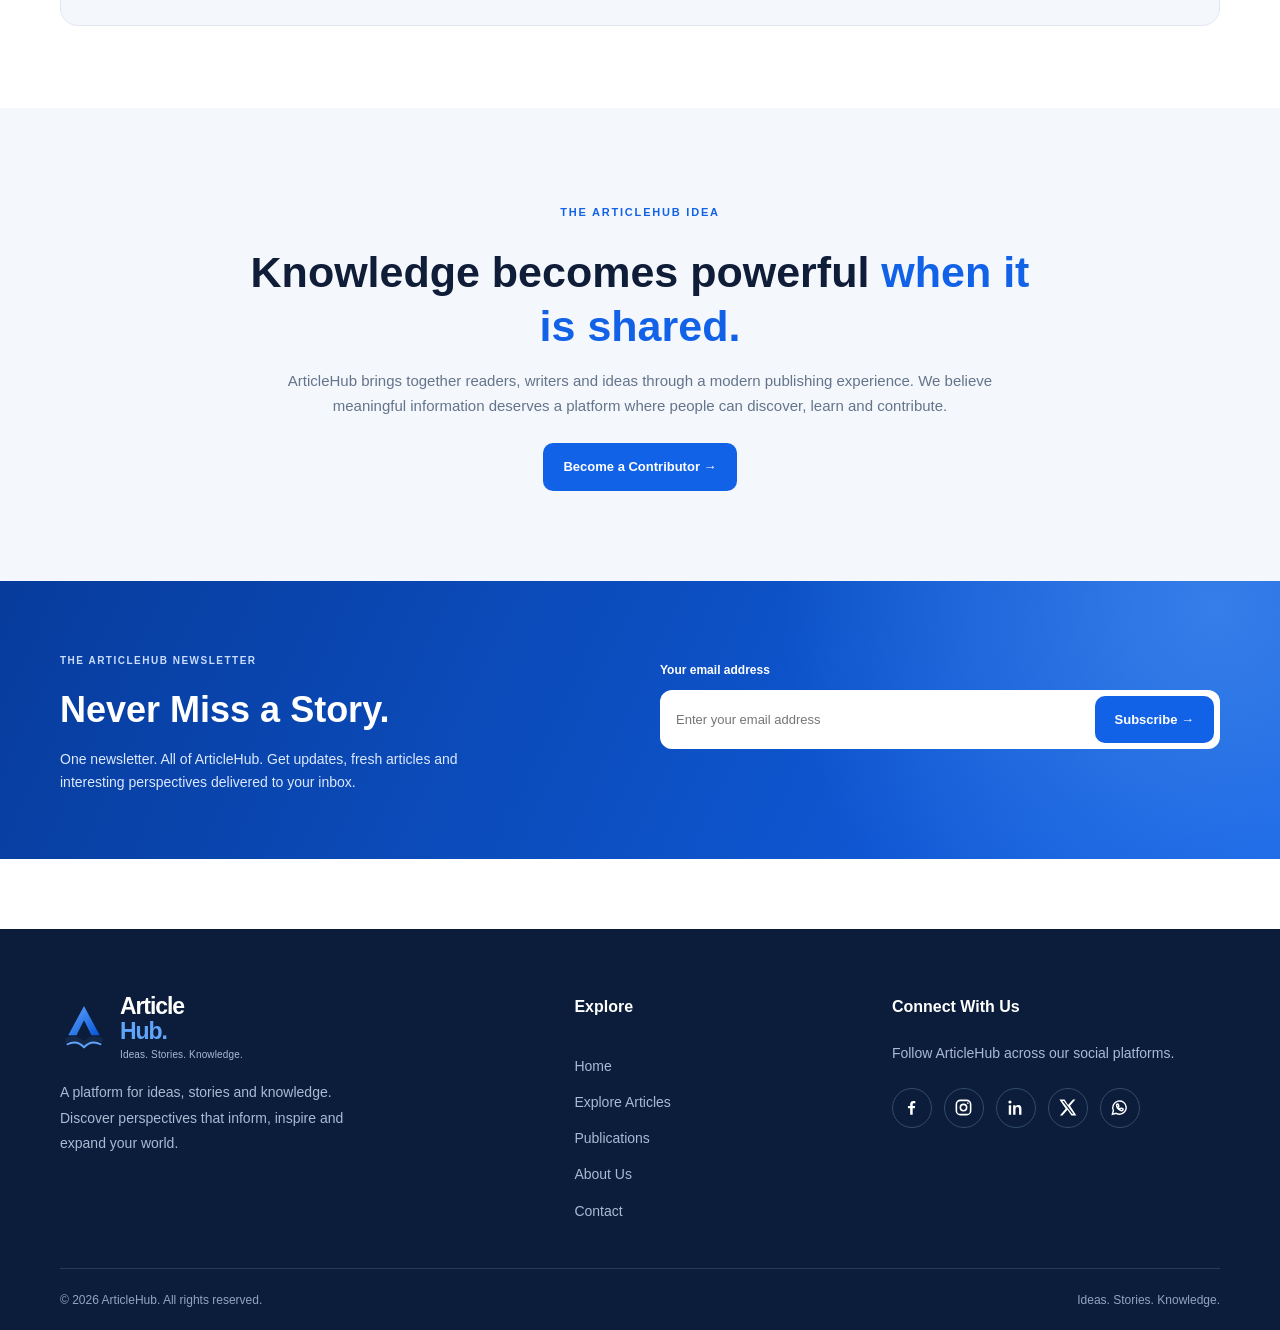
==== commit f6d1af16: "Update index.html" ====
--- a/index.html
+++ b/index.html
@@ -53,10 +53,10 @@
 
             <nav class="navigation" id="navigation">
                 <a href="index.html" class="nav-link active">Home</a>
-                <a href="exlore.html" class="nav-link">Explore</a>
+                <a href="explore.html" class="nav-link">Explore</a>
                 <a href="#publications" class="nav-link">Publications</a>
                 <a href="#about" class="nav-link">About</a>
-                <a href="#contact" class="nav-link">Contact</a>
+                <a href="contact.html" class="nav-link">Contact</a>
 
                 <div class="mobile-actions">
                     <a href="login.html" class="btn btn-outline">Log in</a>
@@ -228,74 +228,180 @@
         </section>
 
 
-        <!-- EXPLORE CATEGORIES -->
-        <section class="section categories-section" id="explore">
-
-            <div class="container">
-
-                <div class="section-heading">
-                    <div>
-                        <span class="section-label">EXPLORE OUR CONTENT</span>
-                        <h2>Browse by Topic</h2>
-                        <p>Find stories that match your interests.</p>
-                    </div>
-                </div>
-
-
-                <div class="category-grid">
-
-                    <a href="#articles" class="topic-card"
-                       data-category="technology">
-                        <span class="topic-icon">⌘</span>
-                        <strong>Technology</strong>
-                    </a>
-
-                    <a href="#articles" class="topic-card"
-                       data-category="education">
-                        <span class="topic-icon">▤</span>
-                        <strong>Education</strong>
-                    </a>
-
-                    <a href="#articles" class="topic-card"
-                       data-category="business">
-                        <span class="topic-icon">▣</span>
-                        <strong>Business</strong>
-                    </a>
-
-                    <a href="#articles" class="topic-card"
-                       data-category="lifestyle">
-                        <span class="topic-icon">♡</span>
-                        <strong>Lifestyle</strong>
-                    </a>
-
-                    <a href="#articles" class="topic-card"
-                       data-category="global affairs">
-                        <span class="topic-icon">◎</span>
-                        <strong>Global Affairs</strong>
-                    </a>
-
-                    <a href="#articles" class="topic-card"
-                       data-category="health">
-                        <span class="topic-icon">✳</span>
-                        <strong>Health</strong>
-                    </a>
-
-                    <a href="#articles" class="topic-card"
-                       data-category="sports">
-                        <span class="topic-icon">◉</span>
-                        <strong>Sports</strong>
-                    </a>
-
-                    <a href="#articles" class="topic-card"
-                       data-category="entertainment">
-                        <span class="topic-icon">✦</span>
-                        <strong>Entertainment</strong>
-                    </a>
-
-                </div>
-
-            </div>
-        </section>
+        
+
+<!-- EXPLORE CATEGORIES -->
+<section class="section categories-section" id="explore">
+
+    <div class="container">
+
+        <div class="section-heading">
+            <div>
+                <span class="section-label">EXPLORE OUR CONTENT</span>
+                <h2>Browse by Topic</h2>
+                <p>Find stories that match your interests.</p>
+            </div>
+        </div>
+
+        <div class="category-grid">
+
+            <!-- TECHNOLOGY -->
+            <a href="#articles" class="topic-card"
+               data-category="technology">
+
+                <span class="topic-icon">
+                    <svg viewBox="0 0 24 24" fill="none"
+                         stroke="currentColor" stroke-width="1.8"
+                         stroke-linecap="round" stroke-linejoin="round"
+                         aria-hidden="true">
+                        <rect x="5" y="5" width="14" height="14" rx="2"/>
+                        <path d="M9 9h6v6H9z"/>
+                        <path d="M9 2v3m6-3v3M9 19v3m6-3v3"/>
+                        <path d="M2 9h3m-3 6h3m14-6h3m-3 6h3"/>
+                    </svg>
+                </span>
+
+                <strong>Technology</strong>
+            </a>
+
+
+            <!-- EDUCATION -->
+            <a href="#articles" class="topic-card"
+               data-category="education">
+
+                <span class="topic-icon">
+                    <svg viewBox="0 0 24 24" fill="none"
+                         stroke="currentColor" stroke-width="1.8"
+                         stroke-linecap="round" stroke-linejoin="round"
+                         aria-hidden="true">
+                        <path d="m2 9 10-5 10 5-10 5L2 9Z"/>
+                        <path d="M6 11v5c3.5 3 8.5 3 12 0v-5"/>
+                        <path d="M22 9v6"/>
+                    </svg>
+                </span>
+
+                <strong>Education</strong>
+            </a>
+
+
+            <!-- BUSINESS -->
+            <a href="#articles" class="topic-card"
+               data-category="business">
+
+                <span class="topic-icon">
+                    <svg viewBox="0 0 24 24" fill="none"
+                         stroke="currentColor" stroke-width="1.8"
+                         stroke-linecap="round" stroke-linejoin="round"
+                         aria-hidden="true">
+                        <rect x="3" y="7" width="18" height="14" rx="2"/>
+                        <path d="M8 7V5a2 2 0 0 1 2-2h4a2 2 0 0 1 2 2v2"/>
+                        <path d="M3 12h18m-11 0v2h4v-2"/>
+                    </svg>
+                </span>
+
+                <strong>Business</strong>
+            </a>
+
+
+            <!-- LIFESTYLE -->
+            <a href="#articles" class="topic-card"
+               data-category="lifestyle">
+
+                <span class="topic-icon">
+                    <svg viewBox="0 0 24 24" fill="none"
+                         stroke="currentColor" stroke-width="1.8"
+                         stroke-linecap="round" stroke-linejoin="round"
+                         aria-hidden="true">
+                        <path d="M12 3a9 9 0 1 0 9 9c0-1.1-.9-2-2-2h-1.5a2 2 0 0 1-1.8-3A2.5 2.5 0 0 0 12 3Z"/>
+                        <circle cx="7.5" cy="10" r="1"/>
+                        <circle cx="10" cy="6.5" r="1"/>
+                        <circle cx="15" cy="7" r="1"/>
+                    </svg>
+                </span>
+
+                <strong>Lifestyle</strong>
+            </a>
+
+
+            <!-- GLOBAL AFFAIRS -->
+            <a href="#articles" class="topic-card"
+               data-category="global affairs">
+
+                <span class="topic-icon">
+                    <svg viewBox="0 0 24 24" fill="none"
+                         stroke="currentColor" stroke-width="1.8"
+                         stroke-linecap="round" stroke-linejoin="round"
+                         aria-hidden="true">
+                        <circle cx="12" cy="12" r="9"/>
+                        <path d="M3 12h18"/>
+                        <path d="M12 3a15 15 0 0 1 0 18"/>
+                        <path d="M12 3a15 15 0 0 0 0 18"/>
+                    </svg>
+                </span>
+
+                <strong>Global Affairs</strong>
+            </a>
+
+
+            <!-- HEALTH -->
+            <a href="#articles" class="topic-card"
+               data-category="health">
+
+                <span class="topic-icon">
+                    <svg viewBox="0 0 24 24" fill="none"
+                         stroke="currentColor" stroke-width="1.8"
+                         stroke-linecap="round" stroke-linejoin="round"
+                         aria-hidden="true">
+                        <path d="M20.8 8.6c0 5.2-8.8 11-8.8 11s-8.8-5.8-8.8-11A4.6 4.6 0 0 1 12 6.1a4.6 4.6 0 0 1 8.8 2.5Z"/>
+                        <path d="M4 12h4l2-3 3.5 6 2-3H20"/>
+                    </svg>
+                </span>
+
+                <strong>Health</strong>
+            </a>
+
+
+            <!-- SPORTS -->
+            <a href="#articles" class="topic-card"
+               data-category="sports">
+
+                <span class="topic-icon">
+                    <svg viewBox="0 0 24 24" fill="none"
+                         stroke="currentColor" stroke-width="1.8"
+                         stroke-linecap="round" stroke-linejoin="round"
+                         aria-hidden="true">
+                        <circle cx="12" cy="12" r="9"/>
+                        <path d="m12 3 3 4-1 5-5 2-4-3 1-5"/>
+                        <path d="m9 14 1 6m4-8 6 2M15 7l5-1"/>
+                    </svg>
+                </span>
+
+                <strong>Sports</strong>
+            </a>
+
+
+            <!-- ENTERTAINMENT -->
+            <a href="#articles" class="topic-card"
+               data-category="entertainment">
+
+                <span class="topic-icon">
+                    <svg viewBox="0 0 24 24" fill="none"
+                         stroke="currentColor" stroke-width="1.8"
+                         stroke-linecap="round" stroke-linejoin="round"
+                         aria-hidden="true">
+                        <rect x="3" y="4" width="18" height="16" rx="2"/>
+                        <path d="m10 9 5 3-5 3V9Z"/>
+                        <path d="m7 4 3 4m4-4 3 4m-10 8 3 4m4-4 3 4"/>
+                    </svg>
+                </span>
+
+                <strong>Entertainment</strong>
+            </a>
+
+        </div>
+
+    </div>
+</section>
 
 
         <!-- LATEST ARTICLES -->
